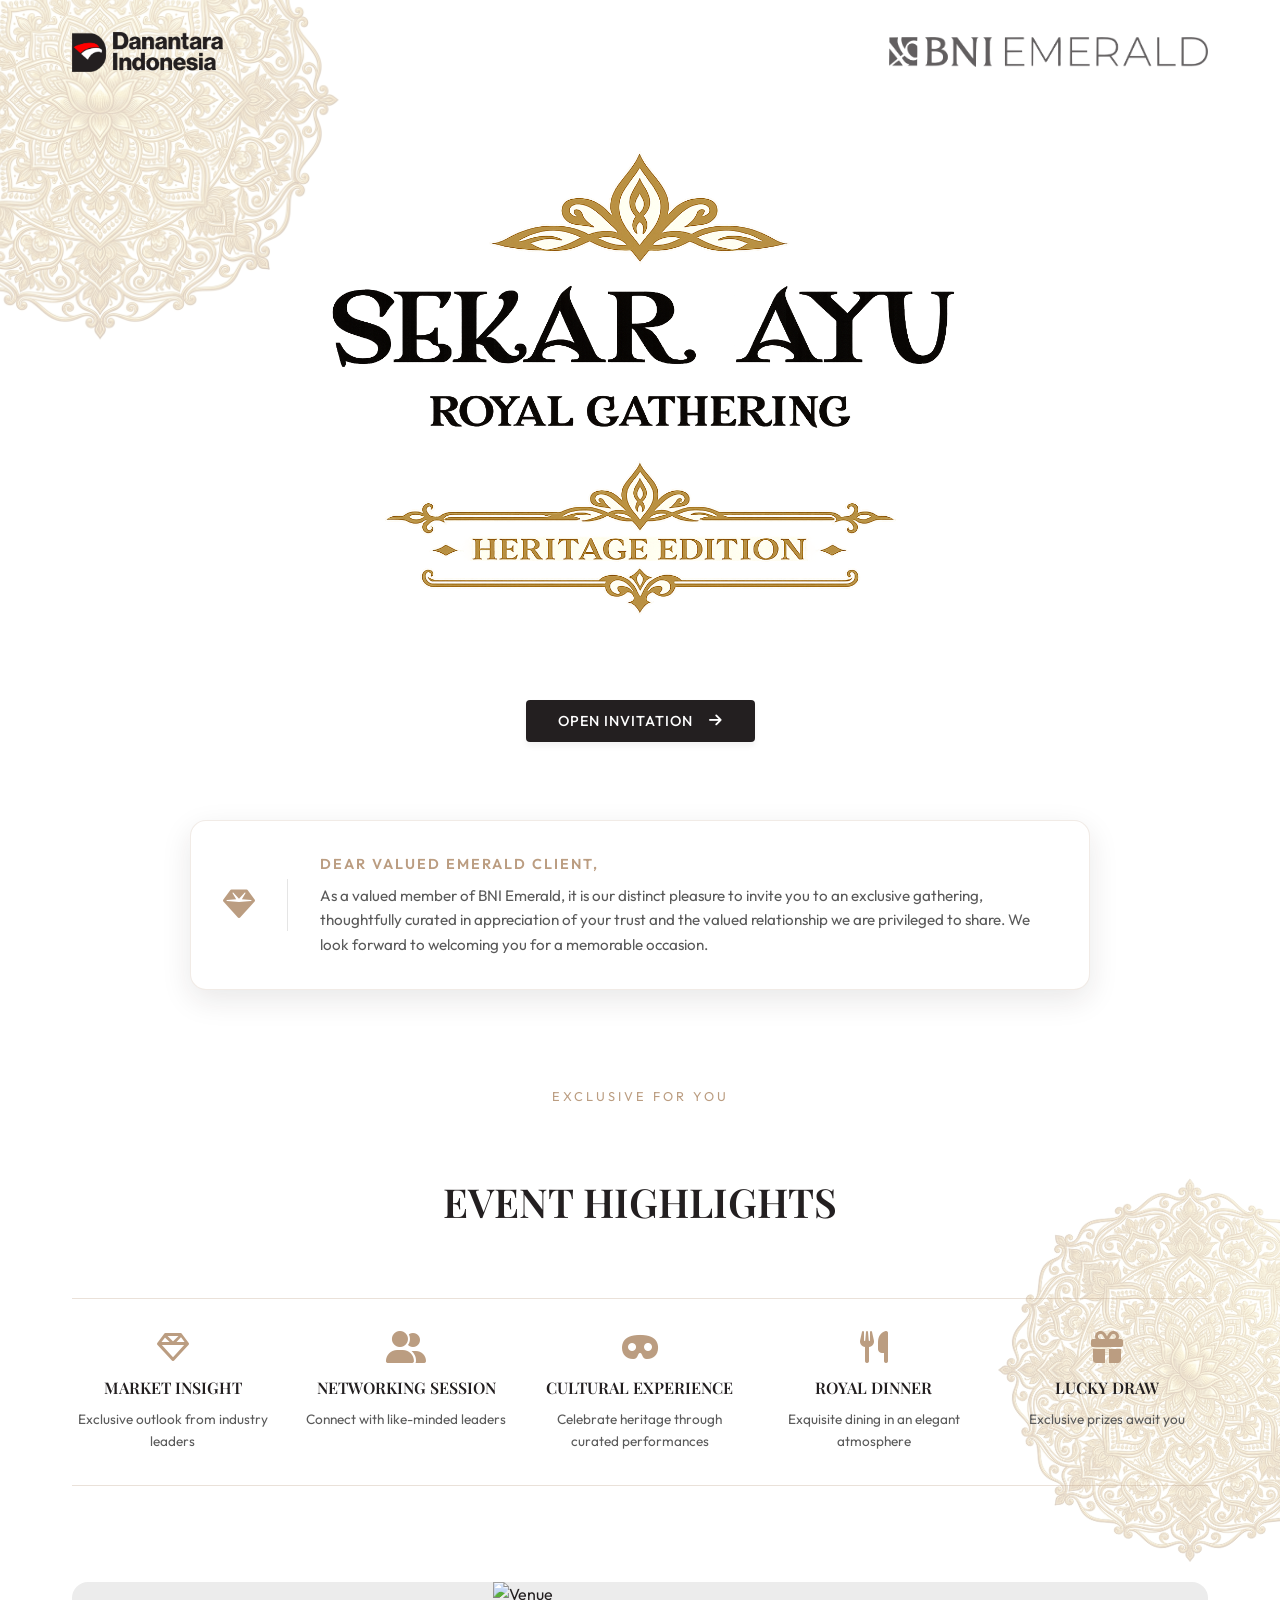
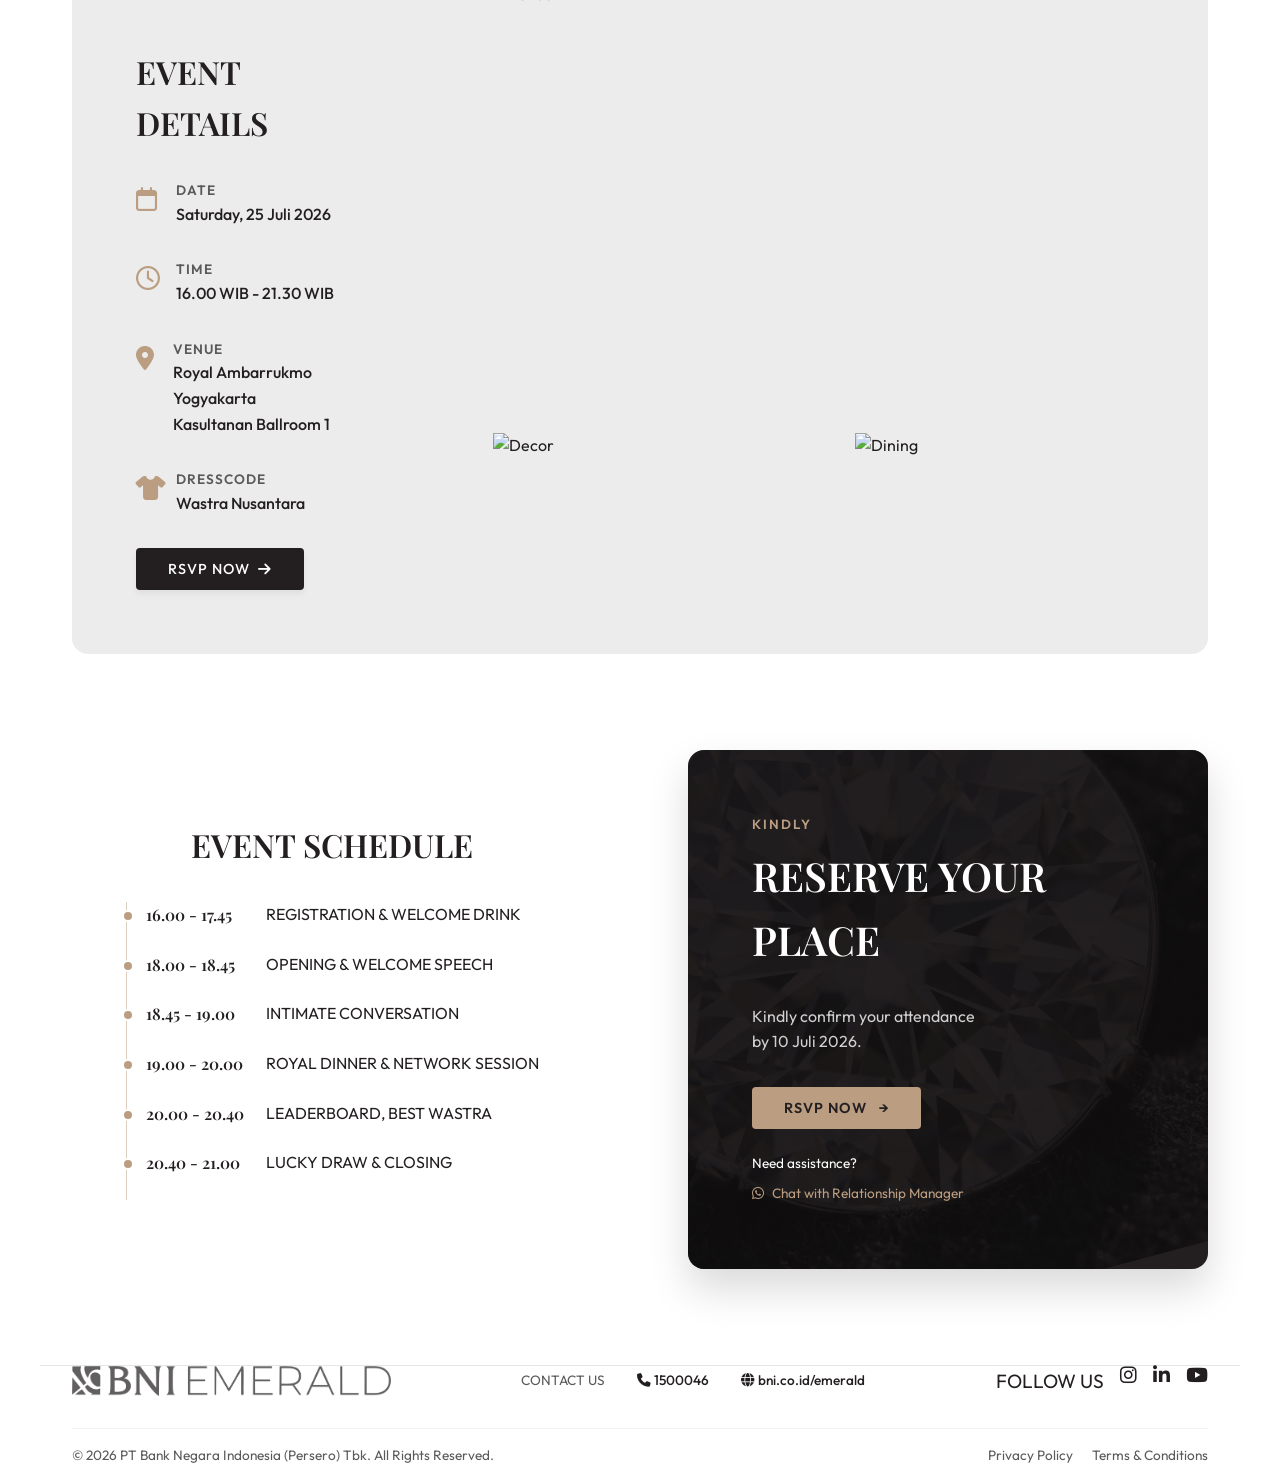
==== index.html @ 53ad8864 "Use transparent hero logo and enlarge mobile logo" ====
<!DOCTYPE html>
<html lang="en">
<head>
  <meta charset="UTF-8">
  <meta name="viewport" content="width=device-width, initial-scale=1.0">
  <title>Sekar Ayu Royal Gathering - Heritage Edition</title>
  <link rel="stylesheet" href="style.css">
  <link rel="stylesheet" href="https://cdnjs.cloudflare.com/ajax/libs/font-awesome/6.4.0/css/all.min.css">
  <script src="https://cdnjs.cloudflare.com/ajax/libs/qrcodejs/1.0.0/qrcode.min.js"></script>
</head>
<body>

  <!-- Header -->
  <header class="header">
    <div class="container">
      <div class="logo-group">
        <img src="Logo danantara.png" alt="Danantara Indonesia" class="logo" style="height: 40px; object-fit: contain;">
      </div>
      <div class="logo-group">
        <img src="Logo BNI Emerald.png" alt="BNI Emerald" class="logo" style="height: 30px; object-fit: contain;">
      </div>
    </div>
  </header>

  <!-- Hero Section -->
  <section class="hero">
    <img src="mandala.png" class="ornament ornament-top-left" alt="Ornament">
    <div class="hero-bg"></div>
    
    <div class="container hero-content">
      <div class="hero-titles">
        <img src="logo landing page 2.png" alt="Sekar Ayu Royal Gathering" class="hero-logo-all">
      </div>
      <button class="btn btn-primary open-rsvp-btn">OPEN INVITATION &nbsp; <i class="fa-solid fa-arrow-right"></i></button>
    </div>
  </section>

  <!-- Invitation Card -->
  <div class="container">
    <div class="invitation-card">
      <div class="invitation-icon">
        <i class="fa-solid fa-gem"></i>
      </div>
      <div class="invitation-text">
        <h3>DEAR VALUED EMERALD CLIENT,</h3>
        <p>As a valued member of BNI Emerald, it is our distinct pleasure to invite you to an exclusive gathering, thoughtfully curated in appreciation of your trust and the valued relationship we are privileged to share. We look forward to welcoming you for a memorable occasion.</p>
      </div>
    </div>
  </div>

  <!-- Programs Section -->
  <section class="container">
    <div class="section-title">
      <span>EXCLUSIVE FOR YOU</span>
      <h2 style="display: none;">BNI EMERALD PROGRAMS</h2>
    </div>
    <div class="programs-grid" style="display: none;">
      <div class="program-card">
        <img src="https://images.unsplash.com/photo-1618005182384-a83a8bd57fbe?q=80&w=2564&auto=format&fit=crop" alt="Wealth">
        <div class="program-overlay">
          <i class="fa-solid fa-gem program-icon"></i>
          <h4>EMERALD WEALTH</h4>
          <p>Wealth Management & Investment Solutions</p>
          <span class="link">Learn More &rarr;</span>
        </div>
      </div>
      <div class="program-card">
        <img src="https://images.unsplash.com/photo-1542314831-c6a4d14fa62d?q=80&w=2673&auto=format&fit=crop" alt="Lifestyle">
        <div class="program-overlay">
          <i class="fa-solid fa-crown program-icon"></i>
          <h4>EMERALD LIFESTYLE</h4>
          <p>Privileges & Experiences Beyond Expectations</p>
          <span class="link">Learn More &rarr;</span>
        </div>
      </div>
      <div class="program-card">
        <img src="https://images.unsplash.com/photo-1556740749-887f6717d5e4?q=80&w=2670&auto=format&fit=crop" alt="Protection">
        <div class="program-overlay">
          <i class="fa-solid fa-shield-halved program-icon"></i>
          <h4>EMERALD PROTECTION</h4>
          <p>Comprehensive Protection for You & Your Family</p>
          <span class="link">Learn More &rarr;</span>
        </div>
      </div>
      <div class="program-card">
        <img src="https://images.unsplash.com/photo-1436491865332-7a61a109cc05?q=80&w=2674&auto=format&fit=crop" alt="Global">
        <div class="program-overlay">
          <i class="fa-solid fa-globe program-icon"></i>
          <h4>EMERALD GLOBAL ACCESS</h4>
          <p>Global Network & Exclusive International Privileges</p>
          <span class="link">Learn More &rarr;</span>
        </div>
      </div>
    </div>
  </section>

  <!-- Event Highlights -->
  <section class="container" style="position: relative;">
    <img src="mandala.png" class="ornament ornament-event-right" alt="Ornament">
    <div class="section-title">
      <h2>EVENT HIGHLIGHTS</h2>
    </div>
    <div class="highlights-container">
      <div class="highlight-item">
        <i class="fa-regular fa-gem"></i>
        <h4>MARKET INSIGHT</h4>
        <p>Exclusive outlook from industry leaders</p>
      </div>
      <div class="highlight-item">
        <i class="fa-solid fa-user-group"></i>
        <h4>NETWORKING SESSION</h4>
        <p>Connect with like-minded leaders</p>
      </div>
      <div class="highlight-item">
        <i class="fa-solid fa-mask"></i>
        <h4>CULTURAL EXPERIENCE</h4>
        <p>Celebrate heritage through curated performances</p>
      </div>
      <div class="highlight-item">
        <i class="fa-solid fa-utensils"></i>
        <h4>ROYAL DINNER</h4>
        <p>Exquisite dining in an elegant atmosphere</p>
      </div>
      <div class="highlight-item">
        <i class="fa-solid fa-gift"></i>
        <h4>LUCKY DRAW</h4>
        <p>Exclusive prizes await you</p>
      </div>
    </div>
  </section>

  <!-- Details & Schedule -->
  <section class="container">
    <div class="details-section">
      <div class="details-content">
        <h3>EVENT DETAILS</h3>
        <div class="detail-row">
          <div class="detail-icon"><i class="fa-regular fa-calendar"></i></div>
          <div class="detail-info">
            <h5>DATE</h5>
            <p>Saturday, 25 Juli 2026</p>
          </div>
        </div>
        <div class="detail-row">
          <div class="detail-icon"><i class="fa-regular fa-clock"></i></div>
          <div class="detail-info">
            <h5>TIME</h5>
            <p>16.00 WIB - 21.30 WIB</p>
          </div>
        </div>
        <div class="detail-row">
          <div class="detail-icon"><i class="fa-solid fa-location-dot"></i></div>
          <div class="detail-info">
            <h5>VENUE</h5>
            <p>Royal Ambarrukmo Yogyakarta<br>Kasultanan Ballroom 1</p>
          </div>
        </div>
        <div class="detail-row">
          <div class="detail-icon"><i class="fa-solid fa-shirt"></i></div>
          <div class="detail-info">
            <h5>DRESSCODE</h5>
            <p>Wastra Nusantara</p>
          </div>
        </div>
        <div style="margin-top: var(--space-md);">
          <button class="btn btn-primary open-rsvp-btn" style="background: var(--c-emerald-dark); display: inline-flex; align-items: center; justify-content: center; gap: 8px;">
            <span>RSVP NOW</span>
            <i class="fa-solid fa-arrow-right"></i>
          </button>
        </div>
      </div>
      <div class="gallery-grid">
        <img src="https://images.unsplash.com/photo-1519167758481-83f550bb49b3?q=80&w=2698&auto=format&fit=crop" class="gallery-main" alt="Venue">
        <img src="https://images.unsplash.com/photo-1544148103-0773bf10d330?q=80&w=2670&auto=format&fit=crop" alt="Decor">
        <img src="https://images.unsplash.com/photo-1414235077428-338989a2e8c0?q=80&w=2670&auto=format&fit=crop" alt="Dining">
      </div>
    </div>
  </section>
  <!-- Schedule & Reserve Section -->
  <section class="container schedule-reserve-wrapper">
    <!-- Left: Schedule -->
    <div class="schedule-column">
      <div class="section-title" style="margin-bottom: 32px;">
        <h2 style="font-size: 2rem;">EVENT SCHEDULE</h2>
      </div>
      <div style="display: flex; justify-content: center;">
        <div class="schedule-list">
          <div class="schedule-item">
            <div class="time">16.00 - 17.45</div>
            <div class="event">REGISTRATION & WELCOME DRINK</div>
          </div>
          <div class="schedule-item">
            <div class="time">18.00 - 18.45</div>
            <div class="event">OPENING & WELCOME SPEECH</div>
          </div>
          <div class="schedule-item">
            <div class="time">18.45 - 19.00</div>
            <div class="event">INTIMATE CONVERSATION</div>
          </div>
          <div class="schedule-item">
            <div class="time">19.00 - 20.00</div>
            <div class="event">ROYAL DINNER & NETWORK SESSION</div>
          </div>
          <div class="schedule-item">
            <div class="time">20.00 - 20.40</div>
            <div class="event">LEADERBOARD, BEST WASTRA</div>
          </div>
          <div class="schedule-item">
            <div class="time">20.40 - 21.00</div>
            <div class="event">LUCKY DRAW & CLOSING</div>
          </div>
        </div>
      </div>
    </div>

    <!-- Right: Reserve -->
    <div class="reserve-column">
      <div class="reserve-section" style="margin-bottom: 0; height: 100%;">
        <div class="reserve-content">
          <h5>KINDLY</h5>
          <h2>RESERVE YOUR PLACE</h2>
          <p>Kindly confirm your attendance<br>by 10 Juli 2026.</p>
          <button class="btn btn-gold open-rsvp-btn" style="margin-bottom: 24px;">RSVP NOW &nbsp; &rarr;</button>
          <div style="font-size: 0.85rem;">
            Need assistance?<br>
            <a href="#" style="color: var(--c-gold); display: inline-flex; align-items: center; gap: 8px; margin-top: 8px;">
              <i class="fa-brands fa-whatsapp"></i> Chat with Relationship Manager
            </a>
          </div>
        </div>
        <img src="diamond.png" class="gem-bg" alt="Diamond Texture" style="mix-blend-mode: multiply;">
      </div>
    </div>
  </section>

  <!-- Footer -->
  <footer class="container">
    <div class="footer-top">
      <div class="logo-group">
        <img src="Logo BNI Emerald.png" alt="BNI Emerald" class="logo" style="height: 30px; object-fit: contain;">
      </div>
      <div class="contact-info">
        <span>CONTACT US</span>
        <span style="color: var(--c-emerald-dark); font-weight: 500;"><i class="fa-solid fa-phone"></i> 1500046</span>
        <a href="#" style="color: var(--c-emerald-dark); font-weight: 500;"><i class="fa-solid fa-globe"></i> bni.co.id/emerald</a>
      </div>
      <div style="display: flex; gap: 16px; font-size: 1.2rem; color: var(--c-emerald-dark);">
        FOLLOW US 
        <i class="fa-brands fa-instagram"></i>
        <i class="fa-brands fa-linkedin-in"></i>
        <i class="fa-brands fa-youtube"></i>
      </div>
    </div>
    <div class="footer-bottom">
      <p>&copy; 2026 PT Bank Negara Indonesia (Persero) Tbk. All Rights Reserved.</p>
      <div>
        <a href="#" style="margin-right: 16px;">Privacy Policy</a>
        <a href="#">Terms & Conditions</a>
      </div>
    </div>
  </footer>

  <!-- RSVP Modal & Ticket Flow -->
  <div class="modal-overlay" id="rsvp-modal">
    <div class="modal-container">
      <button class="close-btn" id="close-modal">&times;</button>
      
      <!-- Form View -->
      <div id="form-view">
        <div class="form-header">
          <h3>RSVP FORM</h3>
          <p>Please fill in your details to secure your invitation</p>
        </div>
        <form class="rsvp-form" id="rsvp-form">
          <div class="form-group">
            <label for="fullName">Full Name</label>
            <input type="text" id="fullName" name="fullName" class="form-control" required placeholder="e.g. John Doe">
          </div>
          <div class="form-group">
            <label for="email">Email Address</label>
            <input type="email" id="email" name="email" class="form-control" required placeholder="e.g. john@example.com">
          </div>
          <div class="form-group">
            <label for="phone">Phone Number</label>
            <input type="tel" id="phone" name="phone" class="form-control" required placeholder="e.g. 08123456789">
          </div>
          <div class="form-group">
            <label for="company">Company / Organization</label>
            <input type="text" id="company" name="company" class="form-control" placeholder="Optional">
          </div>
          <button type="submit" class="btn btn-gold form-submit" id="submit-btn">CONFIRM ATTENDANCE</button>
        </form>
      </div>

      <!-- Ticket View (Success) -->
      <div id="ticket-view" class="ticket-view">
        <i class="fa-solid fa-circle-check" style="font-size: 3rem; color: var(--c-gold); margin-bottom: 16px;"></i>
        <h3>Registration Successful!</h3>
        <p class="ticket-desc">Thank you for confirming your attendance, <strong id="guest-name-display">Guest</strong>.</p>
        <p class="ticket-desc">Please present this QR Code at the registration desk.</p>
        
        <div class="qr-container" id="qrcode"></div>
        
        <p style="font-size: 0.9rem; font-weight: 500; color: var(--c-emerald-dark); letter-spacing: 2px;" id="ticket-id"></p>
        
        <div class="ticket-footer">
          <p>Sekar Ayu Royal Gathering - Heritage Edition</p>
          <p>Saturday, 25 Juli 2026 | Royal Ambarrukmo</p>
        </div>
        <button class="btn btn-primary" id="download-ticket" style="margin-top: 24px; width: 100%;">SAVE TICKET</button>
      </div>

    </div>
  </div>

  <script src="script.js"></script>
</body>
</html>
---- style.css ----
/* 
  Sekar Ayu Royal Gathering - Heritage Edition 
  Premium Design System
*/

@import url('https://fonts.googleapis.com/css2?family=Playfair+Display:ital,wght@0,400;0,500;0,600;0,700;1,400&family=Outfit:wght@300;400;500;600&display=swap');

@font-face {
  font-family: 'Shanlan';
  src: url('SHANLN__.TTF') format('truetype');
  font-weight: normal;
  font-style: normal;
}

@font-face {
  font-family: 'Shanlan Condensed';
  src: url('SHANLNC_.TTF') format('truetype');
  font-weight: normal;
  font-style: normal;
}

:root {
  /* Colors */
  --c-bg: #FFFFFF; /* White */
  --c-bg-alt: #ececec; /* Mercury Grey */
  --c-emerald: #231f20; /* Jet Black */
  --c-emerald-dark: #231f20; /* Jet Black */
  --c-emerald-light: #231f20; /* Jet Black */
  --c-gold: #bb9d81; /* Pale Gold */
  --c-gold-light: #bb9d81; /* Pale Gold */
  --c-text-dark: #231f20; /* Jet Black */
  --c-text-muted: #5A5A5A;
  --c-text-light: #231f20; /* Jet Black */
  --c-white: #ffffff;
  --c-grey: #ececec; /* Mercury Grey */

  /* Typography */
  --font-serif: 'Playfair Display', serif;
  --font-sans: 'Outfit', sans-serif;

  /* Spacing */
  --space-xs: 0.5rem;
  --space-sm: 1rem;
  --space-md: 2rem;
  --space-lg: 4rem;
  --space-xl: 6rem;

  /* Borders & Shadows */
  --radius-sm: 4px;
  --radius-md: 8px;
  --radius-lg: 16px;
  --shadow-sm: 0 4px 6px rgba(0, 0, 0, 0.05);
  --shadow-md: 0 10px 30px rgba(35, 31, 32, 0.1);
  --shadow-lg: 0 20px 40px rgba(0, 0, 0, 0.15);
}

* {
  margin: 0;
  padding: 0;
  box-sizing: border-box;
}

html, body {
  overflow-x: hidden;
  width: 100%;
  max-width: 100%;
}

body {
  font-family: var(--font-sans);
  background-color: var(--c-bg);
  color: var(--c-text-dark);
  line-height: 1.6;
  -webkit-font-smoothing: antialiased;
}

h1, h2, h3, h4, h5, h6 {
  font-family: var(--font-serif);
  font-weight: 600;
  color: var(--c-emerald);
}

a {
  text-decoration: none;
  color: inherit;
}

ul {
  list-style: none;
}

/* Utilities */
.container {
  width: 100%;
  max-width: 1200px;
  margin: 0 auto;
  padding: 0 var(--space-md);
}

.text-center { text-align: center; }
.text-gold { color: var(--c-gold); }
.text-emerald { color: var(--c-emerald); }

.flex { display: flex; }
.flex-col { flex-direction: column; }
.items-center { align-items: center; }
.justify-center { justify-content: center; }
.justify-between { justify-content: space-between; }
.gap-sm { gap: var(--space-sm); }
.gap-md { gap: var(--space-md); }
.gap-lg { gap: var(--space-lg); }

/* Buttons */
.btn {
  display: inline-flex;
  align-items: center;
  justify-content: center;
  padding: 12px 32px;
  font-family: var(--font-sans);
  font-size: 0.9rem;
  font-weight: 500;
  letter-spacing: 1px;
  text-transform: uppercase;
  border: none;
  border-radius: var(--radius-sm);
  cursor: pointer;
  transition: all 0.3s ease;
  gap: 8px;
}

.btn-primary {
  background-color: var(--c-emerald);
  color: var(--c-white);
  box-shadow: var(--shadow-sm);
}

.btn-primary:hover {
  background-color: var(--c-emerald-light);
  transform: translateY(-2px);
  box-shadow: var(--shadow-md);
}

.btn-gold {
  background: linear-gradient(135deg, var(--c-gold-light), var(--c-gold));
  color: var(--c-emerald-dark);
  font-weight: 600;
}

.btn-gold:hover {
  transform: translateY(-2px);
  box-shadow: 0 10px 20px rgba(187, 157, 129, 0.3);
}

/* --- Sections --- */

/* Header / Nav */
.header {
  position: absolute;
  top: 0;
  left: 0;
  width: 100%;
  padding: var(--space-md) 0;
  z-index: 10;
}

.header .container {
  display: flex;
  justify-content: space-between;
  align-items: center;
}

.logo-group {
  display: flex;
  align-items: center;
  gap: 24px;
}

.logo {
  height: 40px;
  object-fit: contain;
}

/* Hero Section */
.hero {
  position: relative;
  min-height: 100vh;
  display: flex;
  align-items: center;
  justify-content: center;
  text-align: center;
  padding-top: var(--space-xl);
  padding-bottom: 120px;
}

.hero-bg {
  position: absolute;
  top: 0;
  left: 0;
  width: 100%;
  height: 100%;
  background: url('background.png') no-repeat center bottom;
  background-size: cover;
  opacity: 0.8;
  mix-blend-mode: multiply;
  z-index: -2;
}

.ornament {
  position: absolute;
  pointer-events: none;
  mix-blend-mode: multiply;
  opacity: 0.25;
  z-index: -1;
}

.ornament-top-left {
  top: -150px;
  left: -150px;
  width: 50vw;
  max-width: 500px;
  animation: rotateSlowly 120s linear infinite;
}

.ornament-event-right {
  top: 0px;
  right: -150px;
  width: 40vw;
  max-width: 400px;
  transform: rotate(45deg);
}

@keyframes rotateSlowly {
  from { transform: rotate(0deg); }
  to { transform: rotate(360deg); }
}

.hero-content {
  position: relative;
  z-index: 2;
  display: flex;
  flex-direction: column;
  align-items: center;
}

.hero-titles {
  display: flex;
  flex-direction: column;
  align-items: center;
  gap: 8px;
  margin-bottom: 32px;
}

.hero-logo-all {
  width: 90vw;
  max-width: 800px;
  height: auto;
  max-height: 65vh;
  object-fit: contain;
}

.hero-subtitle {
  font-family: var(--font-sans);
  font-size: 1rem;
  letter-spacing: 4px;
  text-transform: uppercase;
  color: var(--c-gold);
  margin-bottom: var(--space-md);
  position: relative;
  display: inline-block;
}

.hero-subtitle::before,
.hero-subtitle::after {
  content: '';
  position: absolute;
  top: 50%;
  width: 40px;
  height: 1px;
  background-color: var(--c-gold);
}

.hero-subtitle::before { right: 100%; margin-right: 15px; }
.hero-subtitle::after { left: 100%; margin-left: 15px; }

.hero-desc {
  font-size: 1.1rem;
  color: var(--c-text-muted);
  max-width: 600px;
  margin: 0 auto var(--space-md);
}

/* Invitation Card */
.invitation-card {
  background: var(--c-white);
  padding: var(--space-md);
  border-radius: var(--radius-lg);
  box-shadow: var(--shadow-md);
  max-width: 900px;
  margin: -80px auto var(--space-xl);
  position: relative;
  z-index: 5;
  display: flex;
  align-items: center;
  border: 1px solid rgba(187, 157, 129, 0.2);
}

.invitation-icon {
  font-size: 2rem;
  color: var(--c-gold);
  margin-right: var(--space-md);
  padding-right: var(--space-md);
  border-right: 1px solid rgba(0,0,0,0.1);
}

.invitation-text h3 {
  font-family: var(--font-sans);
  font-size: 0.9rem;
  letter-spacing: 2px;
  text-transform: uppercase;
  color: var(--c-gold);
  margin-bottom: 8px;
}

.invitation-text p {
  color: var(--c-text-muted);
  font-size: 0.95rem;
}

/* Programs Section */
.section-title {
  text-align: center;
  margin-bottom: var(--space-lg);
}

.section-title h2 {
  font-size: 2.5rem;
  color: var(--c-emerald-dark);
}

.section-title span {
  display: block;
  font-family: var(--font-sans);
  font-size: 0.8rem;
  text-transform: uppercase;
  letter-spacing: 3px;
  color: var(--c-gold);
  margin-bottom: 8px;
}

.programs-grid {
  display: grid;
  grid-template-columns: repeat(auto-fit, minmax(250px, 1fr));
  gap: var(--space-md);
  margin-bottom: var(--space-xl);
}

.program-card {
  position: relative;
  border-radius: var(--radius-md);
  overflow: hidden;
  aspect-ratio: 4/5;
  cursor: pointer;
}

.program-card img {
  width: 100%;
  height: 100%;
  object-fit: cover;
  transition: transform 0.7s ease;
}

.program-card:hover img {
  transform: scale(1.05);
}

.program-overlay {
  position: absolute;
  inset: 0;
  background: linear-gradient(to bottom, rgba(35, 31, 32, 0.2), rgba(35, 31, 32, 0.9));
  display: flex;
  flex-direction: column;
  justify-content: flex-end;
  padding: var(--space-md);
  color: var(--c-white);
  text-align: center;
}

.program-icon {
  color: var(--c-gold);
  font-size: 1.5rem;
  margin-bottom: 12px;
}

.program-overlay h4 {
  color: var(--c-white);
  font-family: var(--font-sans);
  font-size: 1rem;
  letter-spacing: 1px;
  margin-bottom: 8px;
}

.program-overlay p {
  font-size: 0.85rem;
  color: rgba(255,255,255,0.8);
  margin-bottom: 16px;
}

.program-overlay .link {
  font-size: 0.8rem;
  color: var(--c-gold);
  text-transform: uppercase;
  letter-spacing: 1px;
}

/* Highlights Section */
.highlights-container {
  display: flex;
  justify-content: space-between;
  text-align: center;
  border-top: 1px solid rgba(187, 157, 129, 0.3);
  border-bottom: 1px solid rgba(187, 157, 129, 0.3);
  padding: var(--space-md) 0;
  margin-bottom: var(--space-xl);
  flex-wrap: wrap;
  gap: var(--space-md);
}

.highlight-item {
  flex: 1;
  min-width: 150px;
}

.highlight-item i {
  font-size: 2rem;
  color: var(--c-gold);
  margin-bottom: 12px;
}

.highlight-item h4 {
  font-size: 1rem;
  color: var(--c-emerald-dark);
  margin-bottom: 8px;
}

.highlight-item p {
  font-size: 0.85rem;
  color: var(--c-text-muted);
}

/* Details Section */
.details-section {
  display: grid;
  grid-template-columns: 1fr 2fr;
  gap: var(--space-lg);
  margin-bottom: var(--space-xl);
  background: var(--c-bg-alt);
  border-radius: var(--radius-lg);
  overflow: hidden;
}

.details-content {
  padding: var(--space-lg);
}

.details-content h3 {
  font-size: 2rem;
  margin-bottom: var(--space-md);
}

.detail-row {
  display: flex;
  margin-bottom: var(--space-md);
}

.detail-icon {
  font-size: 1.5rem;
  color: var(--c-gold);
  margin-right: 16px;
  width: 24px;
}

.detail-info h5 {
  font-family: var(--font-sans);
  font-size: 0.85rem;
  color: var(--c-text-muted);
  text-transform: uppercase;
  letter-spacing: 1px;
}

.detail-info p {
  font-weight: 500;
  color: var(--c-emerald-dark);
}

.gallery-grid {
  display: grid;
  grid-template-columns: repeat(2, 1fr);
  grid-template-rows: 2fr 1fr;
  gap: 8px;
  height: 100%;
}

.gallery-main {
  grid-column: 1 / -1;
}

.gallery-grid img {
  width: 100%;
  height: 100%;
  object-fit: cover;
}

/* Schedule & Reserve Wrapper */
.schedule-reserve-wrapper {
  display: grid;
  grid-template-columns: 1fr 1fr;
  gap: var(--space-xl);
  margin-bottom: var(--space-xl);
  align-items: center;
}

/* Schedule Section */
.schedule-section {
  max-width: 800px;
  margin: 0 auto var(--space-xl);
}

.schedule-list {
  position: relative;
  padding-left: 20px;
}

.schedule-list::before {
  content: '';
  position: absolute;
  left: 0;
  top: 0;
  bottom: 0;
  width: 1px;
  background-color: rgba(187, 157, 129, 0.5);
}

.schedule-item {
  display: flex;
  position: relative;
  margin-bottom: 24px;
}

.schedule-item::before {
  content: '';
  position: absolute;
  left: -24px;
  top: 8px;
  width: 8px;
  height: 8px;
  border-radius: 50%;
  background-color: var(--c-gold);
  border: 2px solid var(--c-bg);
}

.time {
  width: 120px;
  flex-shrink: 0;
  font-weight: 600;
  color: var(--c-emerald);
  font-family: var(--font-serif);
}

.event {
  color: var(--c-text-dark);
}

/* Reserve Section */
.reserve-section {
  background-color: var(--c-emerald-dark);
  border-radius: var(--radius-lg);
  padding: var(--space-lg);
  color: var(--c-white);
  display: flex;
  justify-content: space-between;
  align-items: center;
  position: relative;
  overflow: hidden;
  box-shadow: var(--shadow-lg);
}

.reserve-content {
  position: relative;
  z-index: 2;
  max-width: 500px;
}

.reserve-content h5 {
  font-family: var(--font-sans);
  color: var(--c-gold);
  letter-spacing: 2px;
  margin-bottom: 8px;
}

.reserve-content h2 {
  color: var(--c-white);
  font-size: 2.5rem;
  margin-bottom: var(--space-md);
}

.reserve-content p {
  color: rgba(255,255,255,0.8);
  margin-bottom: var(--space-md);
}

.gem-bg {
  position: absolute;
  right: -50px;
  bottom: -50px;
  height: 150%;
  opacity: 0.6;
  pointer-events: none;
  transform: rotate(-15deg);
}

/* Footer */
footer {
  padding: var(--space-lg) 0 var(--space-md);
  border-top: 1px solid rgba(0,0,0,0.1);
  font-size: 0.85rem;
  color: var(--c-text-muted);
}

.footer-top {
  display: flex;
  justify-content: space-between;
  align-items: center;
  margin-bottom: var(--space-md);
  flex-wrap: wrap;
  gap: var(--space-md);
}

.contact-info {
  display: flex;
  gap: var(--space-md);
}

.footer-bottom {
  display: flex;
  justify-content: space-between;
  align-items: center;
  border-top: 1px solid rgba(0,0,0,0.05);
  padding-top: var(--space-sm);
}

/* --- Modal & Flow --- */
.modal-overlay {
  position: fixed;
  inset: 0;
  background: rgba(35, 31, 32, 0.8);
  backdrop-filter: blur(8px);
  z-index: 100;
  display: flex;
  align-items: center;
  justify-content: center;
  padding: var(--space-md);
  opacity: 0;
  pointer-events: none;
  transition: opacity 0.4s ease;
}

.modal-overlay.active {
  opacity: 1;
  pointer-events: auto;
}

.modal-container {
  background: var(--c-bg);
  border-radius: var(--radius-md);
  width: 100%;
  max-width: 500px;
  max-height: 90vh;
  overflow-y: auto;
  position: relative;
  transform: translateY(20px);
  transition: transform 0.4s cubic-bezier(0.175, 0.885, 0.32, 1.275);
  box-shadow: var(--shadow-lg);
}

.modal-overlay.active .modal-container {
  transform: translateY(0);
}

.close-btn {
  position: absolute;
  top: 16px;
  right: 16px;
  background: none;
  border: none;
  font-size: 1.5rem;
  color: var(--c-text-muted);
  cursor: pointer;
  z-index: 10;
  transition: color 0.3s;
}

.close-btn:hover {
  color: var(--c-emerald);
}

/* Form Styles */
.form-header {
  padding: var(--space-md);
  text-align: center;
  border-bottom: 1px solid rgba(0,0,0,0.05);
  background: var(--c-emerald);
  color: var(--c-white);
  border-radius: var(--radius-md) var(--radius-md) 0 0;
}

.form-header h3 {
  color: var(--c-gold);
  margin-bottom: 4px;
}

.form-header p {
  font-size: 0.9rem;
  color: rgba(255,255,255,0.8);
}

.rsvp-form {
  padding: var(--space-md);
}

.form-group {
  margin-bottom: 20px;
}

.form-group label {
  display: block;
  font-size: 0.85rem;
  font-weight: 500;
  margin-bottom: 8px;
  color: var(--c-emerald-dark);
}

.form-control {
  width: 100%;
  padding: 12px 16px;
  border: 1px solid rgba(0,0,0,0.1);
  border-radius: var(--radius-sm);
  font-family: var(--font-sans);
  font-size: 1rem;
  transition: border-color 0.3s, box-shadow 0.3s;
  background: var(--c-white);
}

.form-control:focus {
  outline: none;
  border-color: var(--c-gold);
  box-shadow: 0 0 0 3px rgba(187, 157, 129, 0.2);
}

.form-submit {
  width: 100%;
  margin-top: 10px;
}

/* Ticket / QR View */
.ticket-view {
  padding: var(--space-lg);
  text-align: center;
  display: none;
}

.ticket-view.active {
  display: block;
  animation: fadeIn 0.5s ease forwards;
}

@keyframes fadeIn {
  from { opacity: 0; transform: scale(0.95); }
  to { opacity: 1; transform: scale(1); }
}

.qr-container {
  background: var(--c-white);
  padding: 24px;
  border-radius: var(--radius-md);
  display: inline-block;
  margin: var(--space-md) 0;
  box-shadow: 0 4px 15px rgba(0,0,0,0.05);
  border: 2px solid var(--c-gold-light);
}

.ticket-view h3 {
  color: var(--c-emerald);
  margin-bottom: 8px;
}

.ticket-desc {
  color: var(--c-text-muted);
  font-size: 0.9rem;
}

.ticket-footer {
  margin-top: var(--space-md);
  padding-top: var(--space-md);
  border-top: 1px dashed rgba(0,0,0,0.1);
  font-size: 0.85rem;
  color: var(--c-text-muted);
}

/* Responsive */
@media (max-width: 992px) {
  .details-section {
    grid-template-columns: 1fr;
  }
  .gallery-grid {
    height: 300px;
  }
  .schedule-reserve-wrapper {
    grid-template-columns: 1fr;
    gap: var(--space-lg);
  }
}

@media (max-width: 768px) {
  .header .container {
    padding: 0 16px;
    display: flex;
    flex-direction: row;
    justify-content: space-between;
    align-items: center;
  }
  .logo-group img.logo {
    max-height: 28px !important;
    max-width: 150px;
    object-fit: contain;
  }
  .hero {
    min-height: 85vh;
  }
  .hero-bg {
    background-size: cover;
    background-position: center bottom;
  }
  .ornament-top-left {
    top: -50px;
    left: -30px;
    width: 60vw;
  }
  .ornament-event-right {
    top: 0px;
    right: -80px;
    width: 70vw;
  }
  .hero-logo-all {
    width: 115vw;
    max-width: none;
  }
  .invitation-card {
    flex-direction: column;
    text-align: center;
  }
  .invitation-icon {
    border-right: none;
    border-bottom: 1px solid rgba(0,0,0,0.1);
    margin-right: 0;
    margin-bottom: 16px;
    padding-right: 0;
    padding-bottom: 16px;
  }
  .reserve-section {
    flex-direction: column;
    text-align: center;
    padding: var(--space-md);
  }
  .gem-bg {
    right: 50%;
    bottom: -100px;
    transform: translateX(50%) rotate(0);
    height: 200px;
    opacity: 0.2;
  }
  .highlights-container {
    flex-direction: column;
  }
  .footer-top {
    flex-direction: column;
    text-align: center;
  }
}
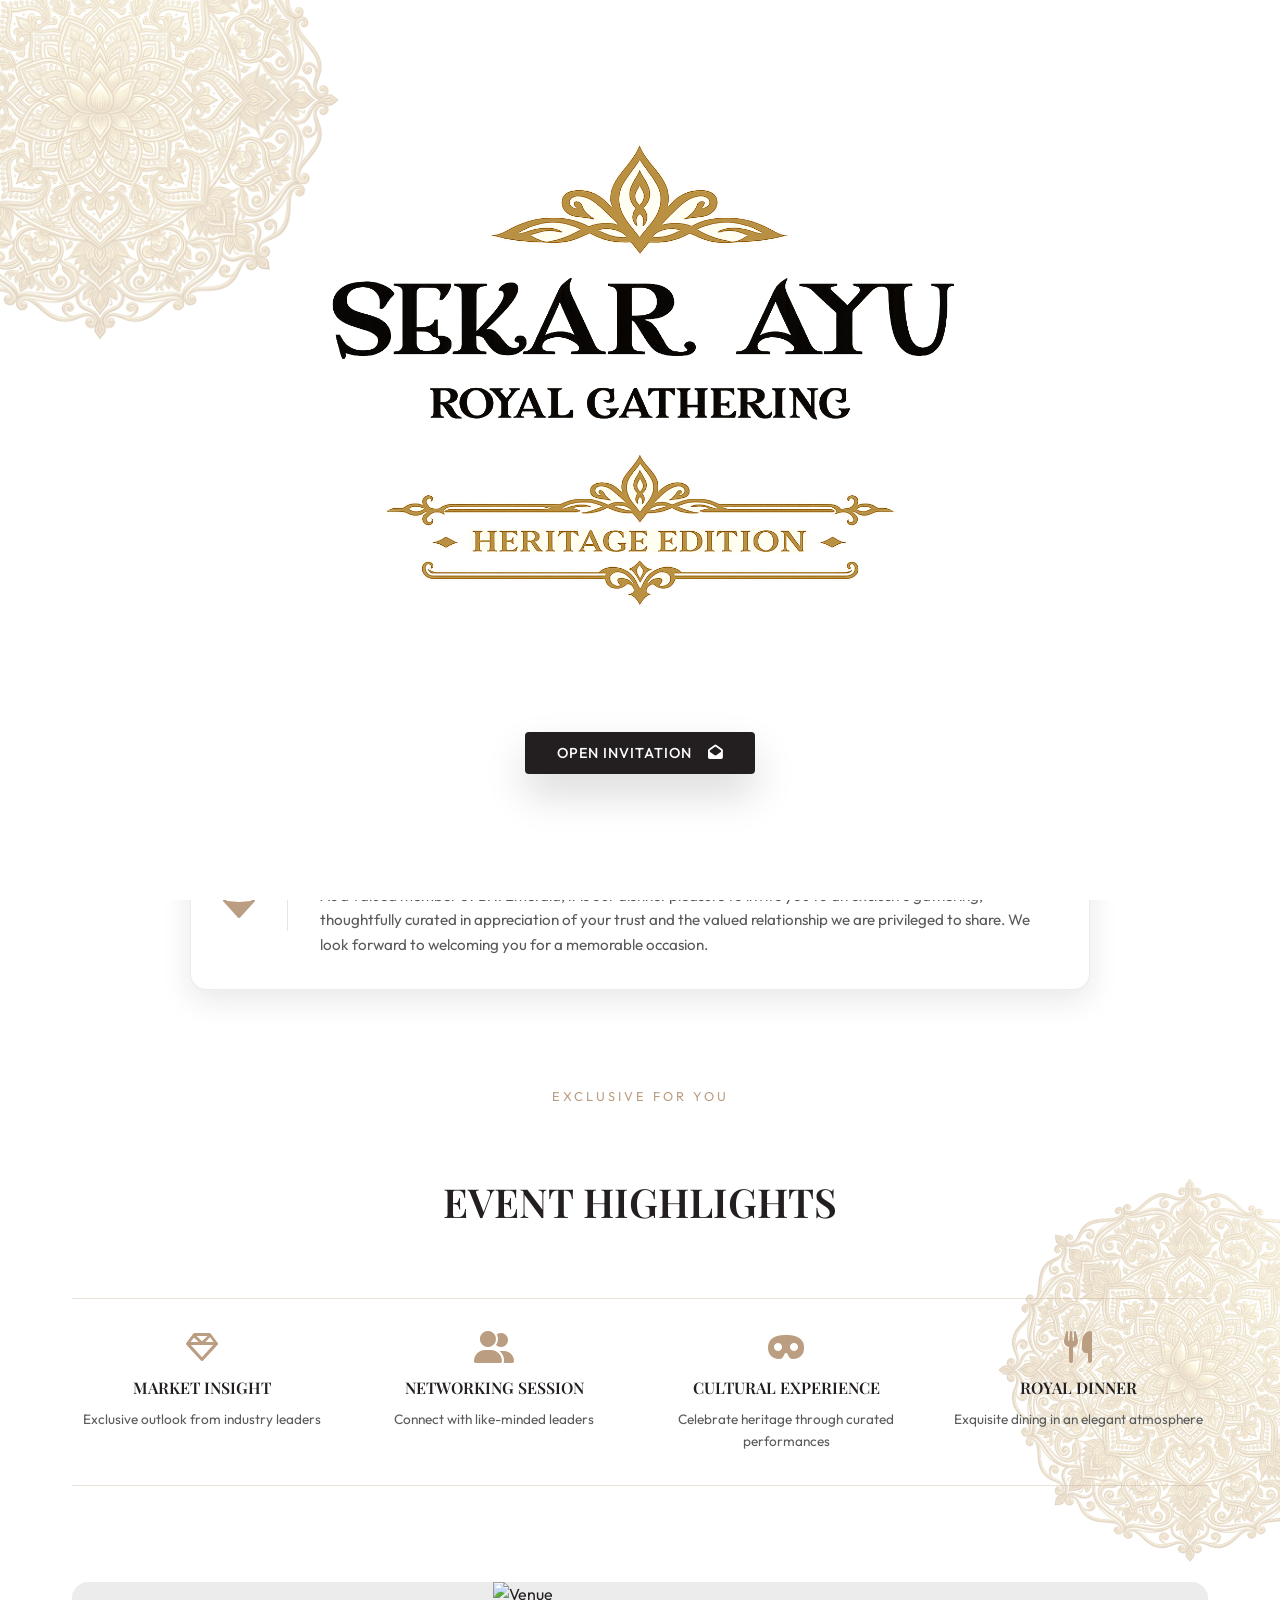
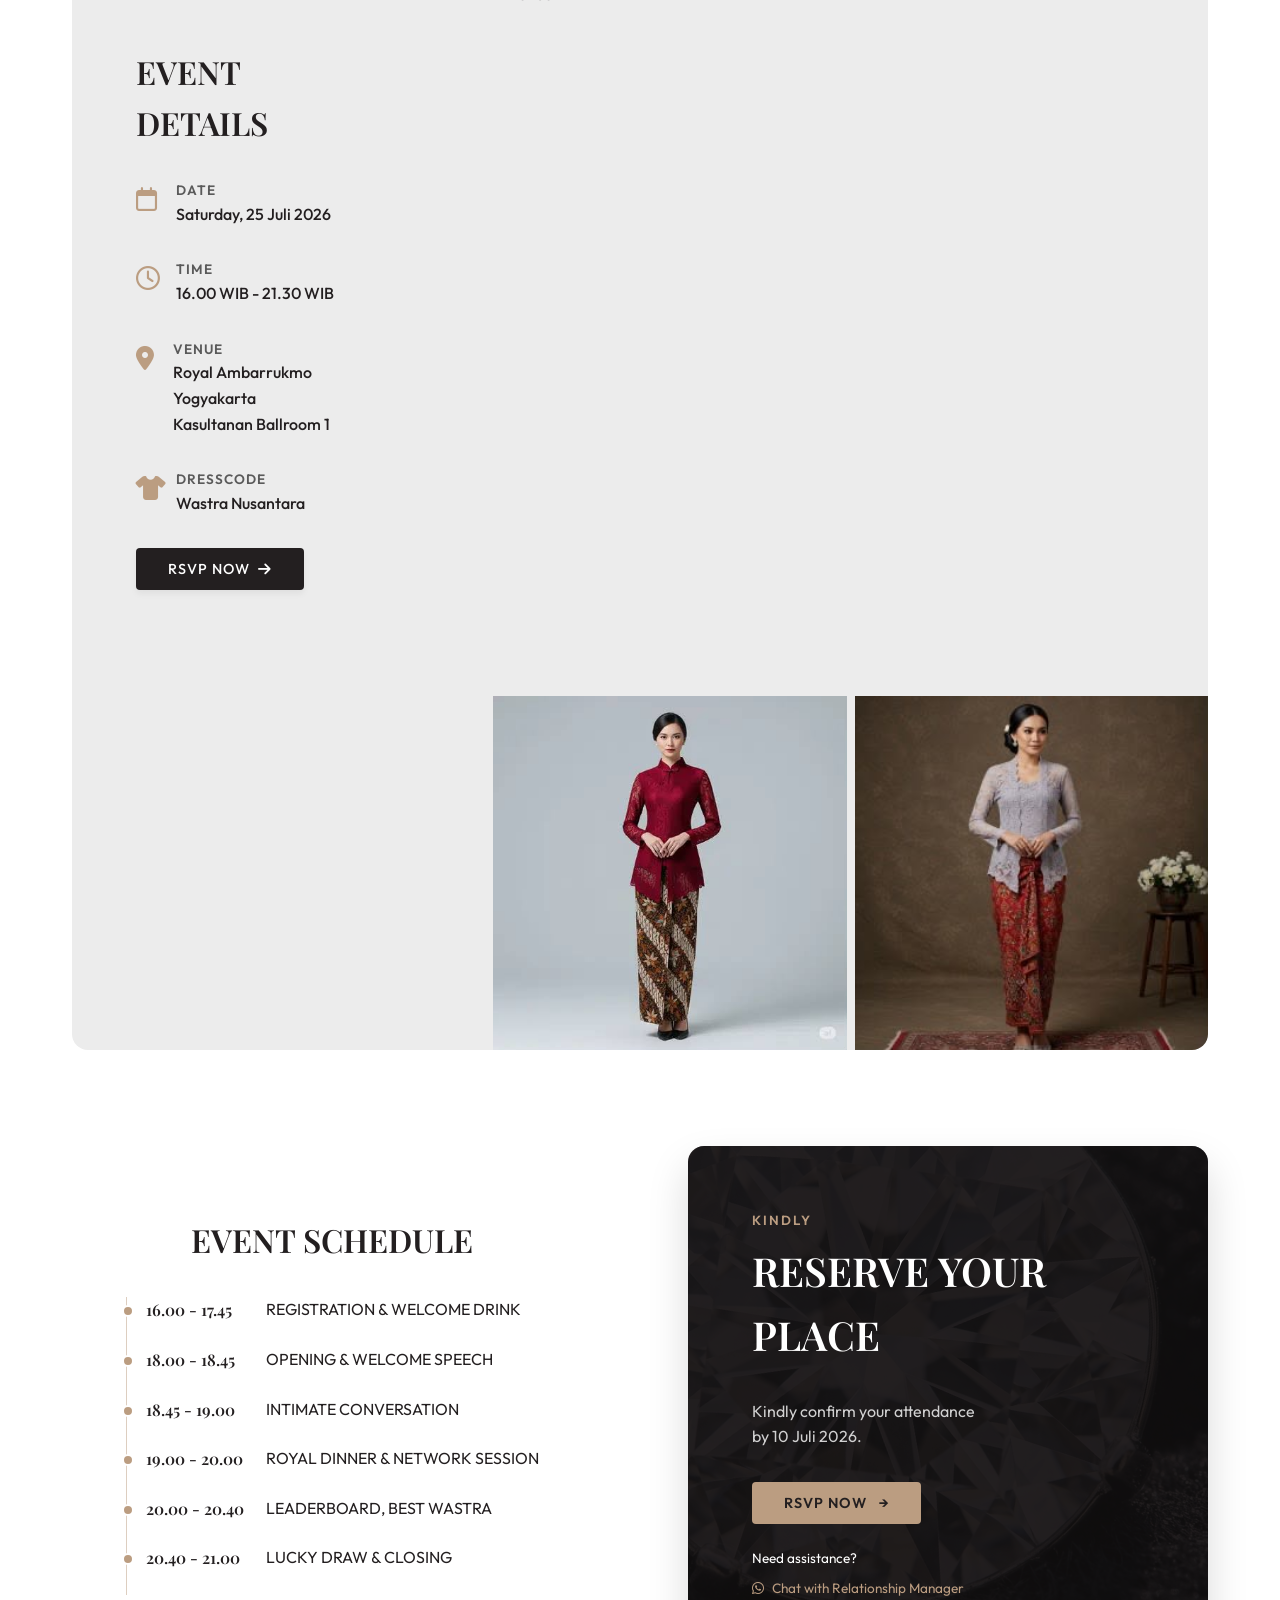
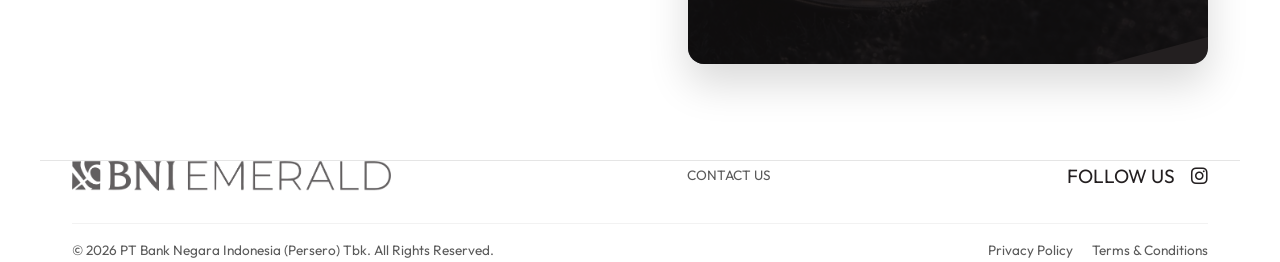
==== commit 6f81763d: "Update footer contact and social links, remove lucky draw from highlights" ====
--- a/index.html
+++ b/index.html
@@ -8,8 +8,23 @@
   <link rel="stylesheet" href="https://cdnjs.cloudflare.com/ajax/libs/font-awesome/6.4.0/css/all.min.css">
   <script src="https://cdnjs.cloudflare.com/ajax/libs/qrcodejs/1.0.0/qrcode.min.js"></script>
 </head>
-<body>
-
+<body class="locked">
+
+  <!-- Invitation Cover Overlay -->
+  <div id="invitation-cover">
+    <img src="mandala.png" class="ornament ornament-top-left" alt="Ornament">
+    <div class="hero-bg"></div>
+    
+    <div class="hero-content-wrapper">
+      <div class="hero-titles">
+        <img src="logo landing page 2.png" alt="Sekar Ayu Royal Gathering" class="hero-logo-all">
+      </div>
+      
+      <button id="open-cover-btn" class="btn btn-primary" style="margin-top: 40px; box-shadow: var(--shadow-lg);">
+        OPEN INVITATION &nbsp; <i class="fa-solid fa-envelope-open"></i>
+      </button>
+    </div>
+  </div>
   <!-- Header -->
   <header class="header">
     <div class="container">
@@ -31,7 +46,6 @@
       <div class="hero-titles">
         <img src="logo landing page 2.png" alt="Sekar Ayu Royal Gathering" class="hero-logo-all">
       </div>
-      <button class="btn btn-primary open-rsvp-btn">OPEN INVITATION &nbsp; <i class="fa-solid fa-arrow-right"></i></button>
     </div>
   </section>
 
@@ -120,11 +134,6 @@
         <i class="fa-solid fa-utensils"></i>
         <h4>ROYAL DINNER</h4>
         <p>Exquisite dining in an elegant atmosphere</p>
-      </div>
-      <div class="highlight-item">
-        <i class="fa-solid fa-gift"></i>
-        <h4>LUCKY DRAW</h4>
-        <p>Exclusive prizes await you</p>
       </div>
     </div>
   </section>
@@ -171,8 +180,8 @@
       </div>
       <div class="gallery-grid">
         <img src="https://images.unsplash.com/photo-1519167758481-83f550bb49b3?q=80&w=2698&auto=format&fit=crop" class="gallery-main" alt="Venue">
-        <img src="https://images.unsplash.com/photo-1544148103-0773bf10d330?q=80&w=2670&auto=format&fit=crop" alt="Decor">
-        <img src="https://images.unsplash.com/photo-1414235077428-338989a2e8c0?q=80&w=2670&auto=format&fit=crop" alt="Dining">
+        <img src="gallery-sub-1.jpeg" alt="Decor">
+        <img src="gallery-sub-2.jpeg" alt="Dining">
       </div>
     </div>
   </section>
@@ -241,14 +250,10 @@
       </div>
       <div class="contact-info">
         <span>CONTACT US</span>
-        <span style="color: var(--c-emerald-dark); font-weight: 500;"><i class="fa-solid fa-phone"></i> 1500046</span>
-        <a href="#" style="color: var(--c-emerald-dark); font-weight: 500;"><i class="fa-solid fa-globe"></i> bni.co.id/emerald</a>
       </div>
       <div style="display: flex; gap: 16px; font-size: 1.2rem; color: var(--c-emerald-dark);">
         FOLLOW US 
-        <i class="fa-brands fa-instagram"></i>
-        <i class="fa-brands fa-linkedin-in"></i>
-        <i class="fa-brands fa-youtube"></i>
+        <a href="https://instagram.com/himovers.w17" target="_blank" style="color: inherit;"><i class="fa-brands fa-instagram"></i></a>
       </div>
     </div>
     <div class="footer-bottom">
@@ -295,7 +300,7 @@
       <!-- Ticket View (Success) -->
       <div id="ticket-view" class="ticket-view">
         <i class="fa-solid fa-circle-check" style="font-size: 3rem; color: var(--c-gold); margin-bottom: 16px;"></i>
-        <h3>Registration Successful!</h3>
+        <h3>Exclusive Registration Successful!</h3>
         <p class="ticket-desc">Thank you for confirming your attendance, <strong id="guest-name-display">Guest</strong>.</p>
         <p class="ticket-desc">Please present this QR Code at the registration desk.</p>
         
--- a/style.css
+++ b/style.css
@@ -180,6 +180,43 @@
   object-fit: contain;
 }
 
+/* --- Cover Page --- */
+body.locked {
+  overflow: hidden;
+}
+
+#invitation-cover {
+  position: fixed;
+  top: 0;
+  left: 0;
+  width: 100vw;
+  height: 100vh;
+  background-color: var(--c-bg);
+  z-index: 9999;
+  display: flex;
+  flex-direction: column;
+  align-items: center;
+  justify-content: center;
+  transition: transform 1.2s cubic-bezier(0.77, 0, 0.175, 1);
+}
+
+#invitation-cover .hero-bg {
+  z-index: 0;
+  opacity: 0.6;
+}
+
+#invitation-cover .ornament-top-left {
+  z-index: 1;
+}
+
+#invitation-cover .hero-content-wrapper {
+  z-index: 2;
+  position: relative;
+  display: flex;
+  flex-direction: column;
+  align-items: center;
+}
+
 /* Hero Section */
 .hero {
   position: relative;
@@ -812,7 +849,7 @@
     grid-template-columns: 1fr;
   }
   .gallery-grid {
-    height: 300px;
+    height: 450px;
   }
   .schedule-reserve-wrapper {
     grid-template-columns: 1fr;
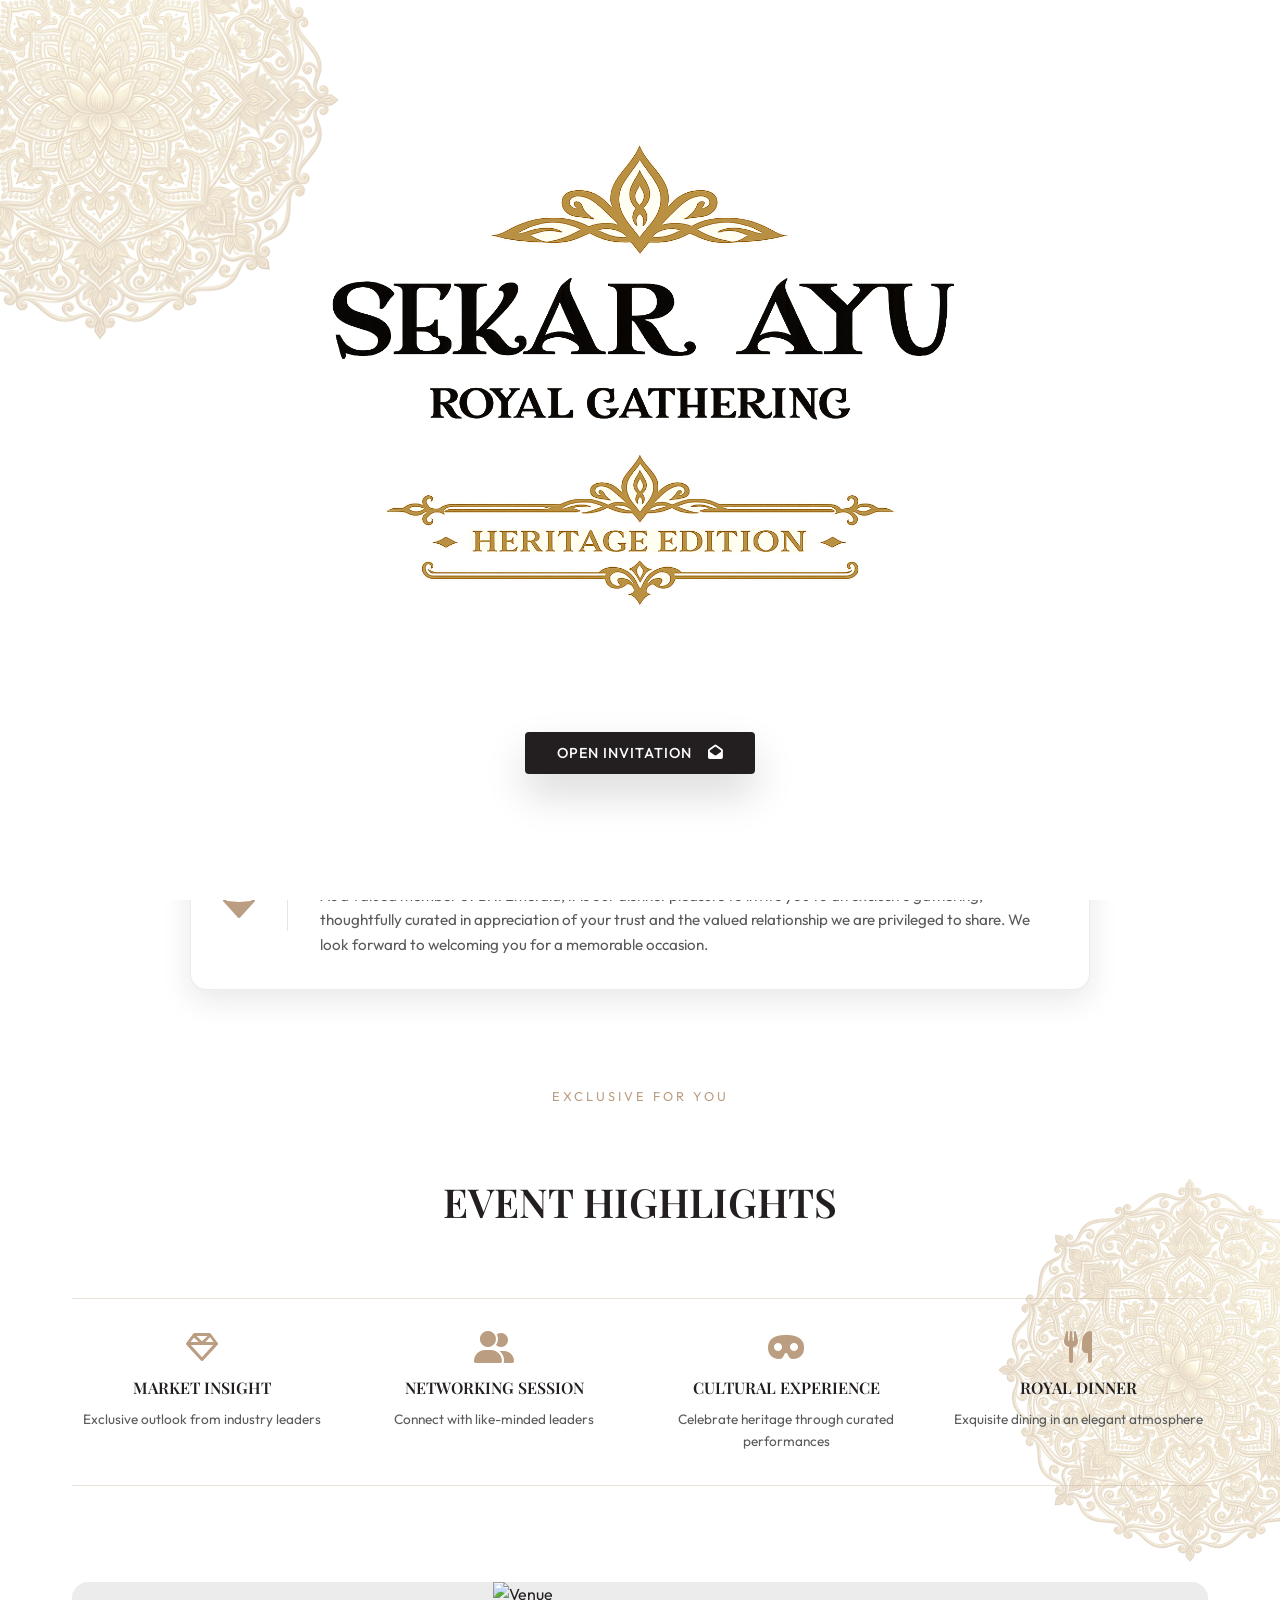
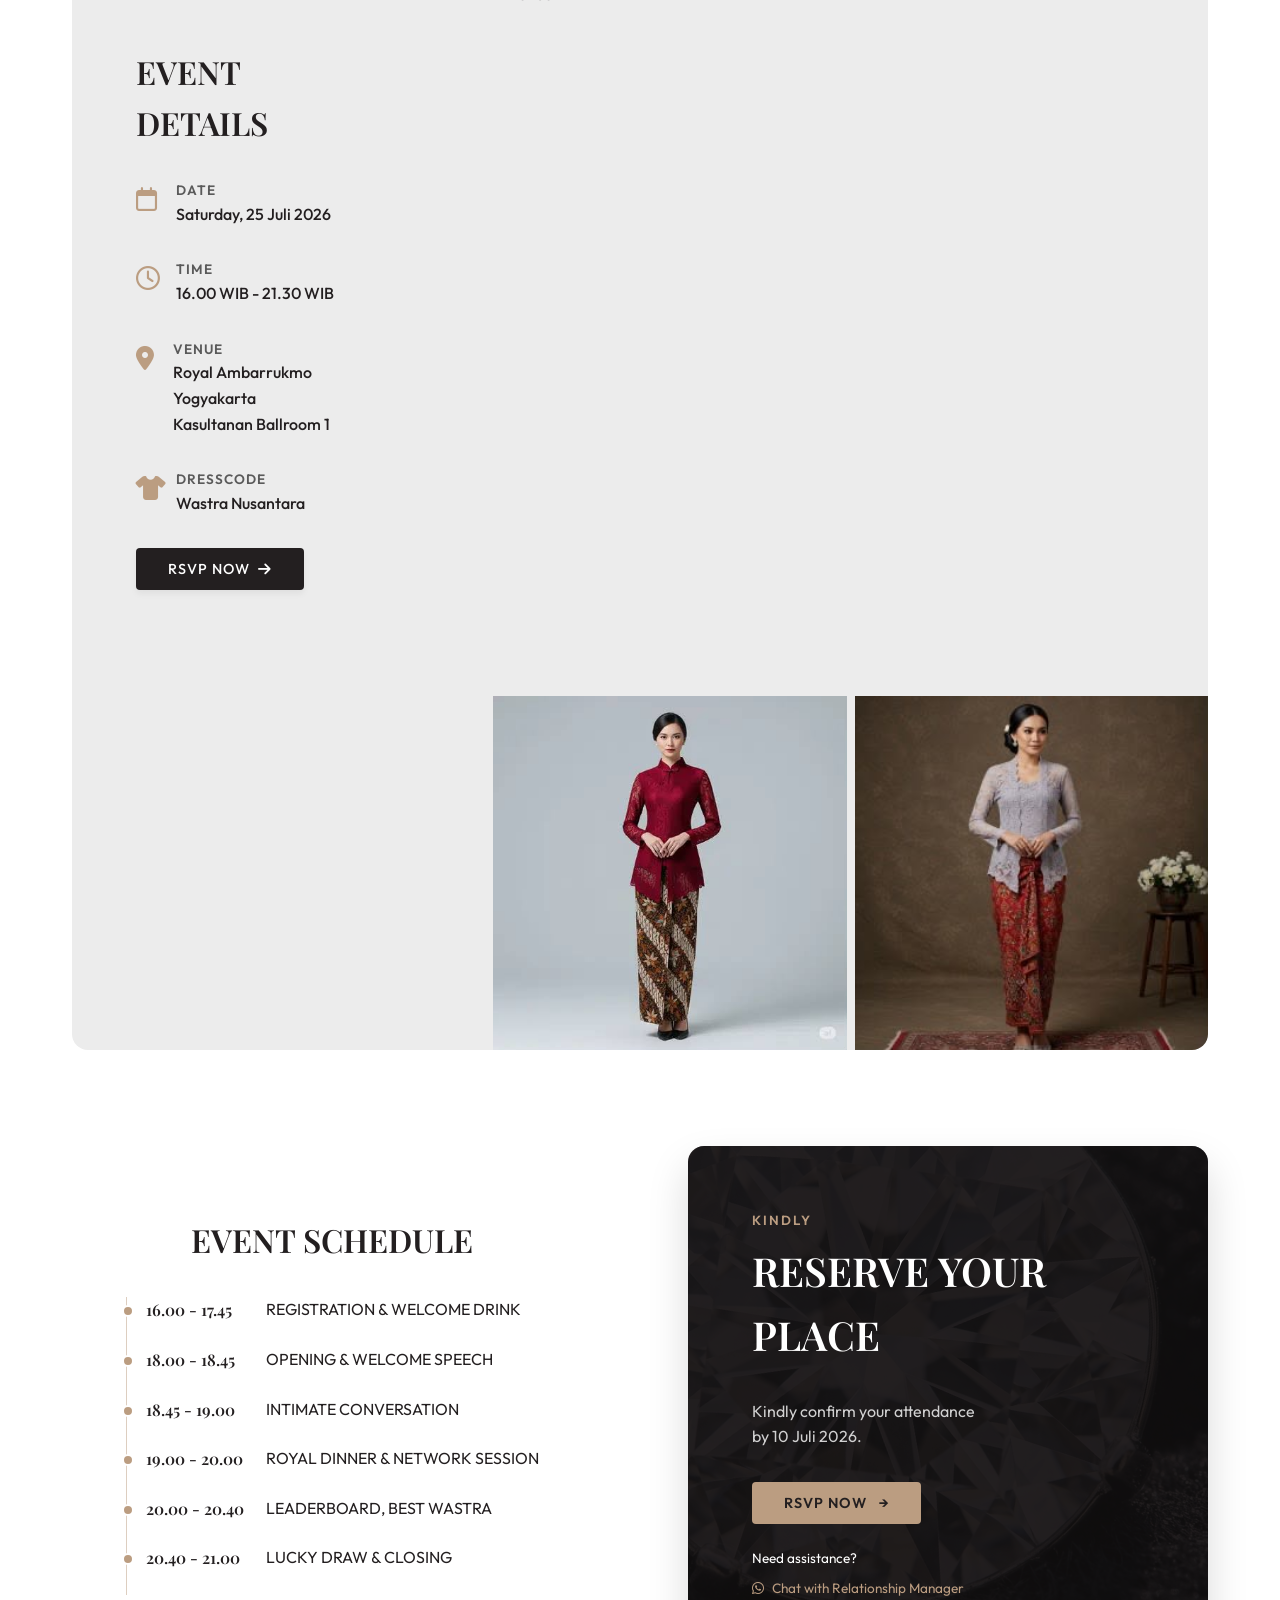
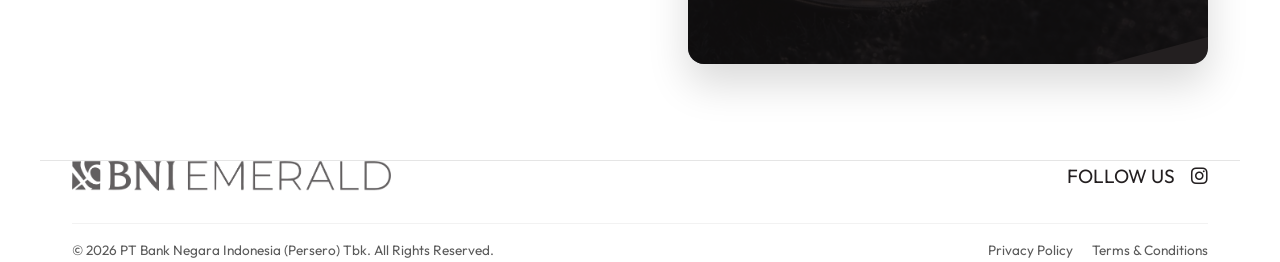
==== commit 1d90ed9f: "Remove Contact Us text block from footer" ====
--- a/index.html
+++ b/index.html
@@ -247,9 +247,6 @@
     <div class="footer-top">
       <div class="logo-group">
         <img src="Logo BNI Emerald.png" alt="BNI Emerald" class="logo" style="height: 30px; object-fit: contain;">
-      </div>
-      <div class="contact-info">
-        <span>CONTACT US</span>
       </div>
       <div style="display: flex; gap: 16px; font-size: 1.2rem; color: var(--c-emerald-dark);">
         FOLLOW US 
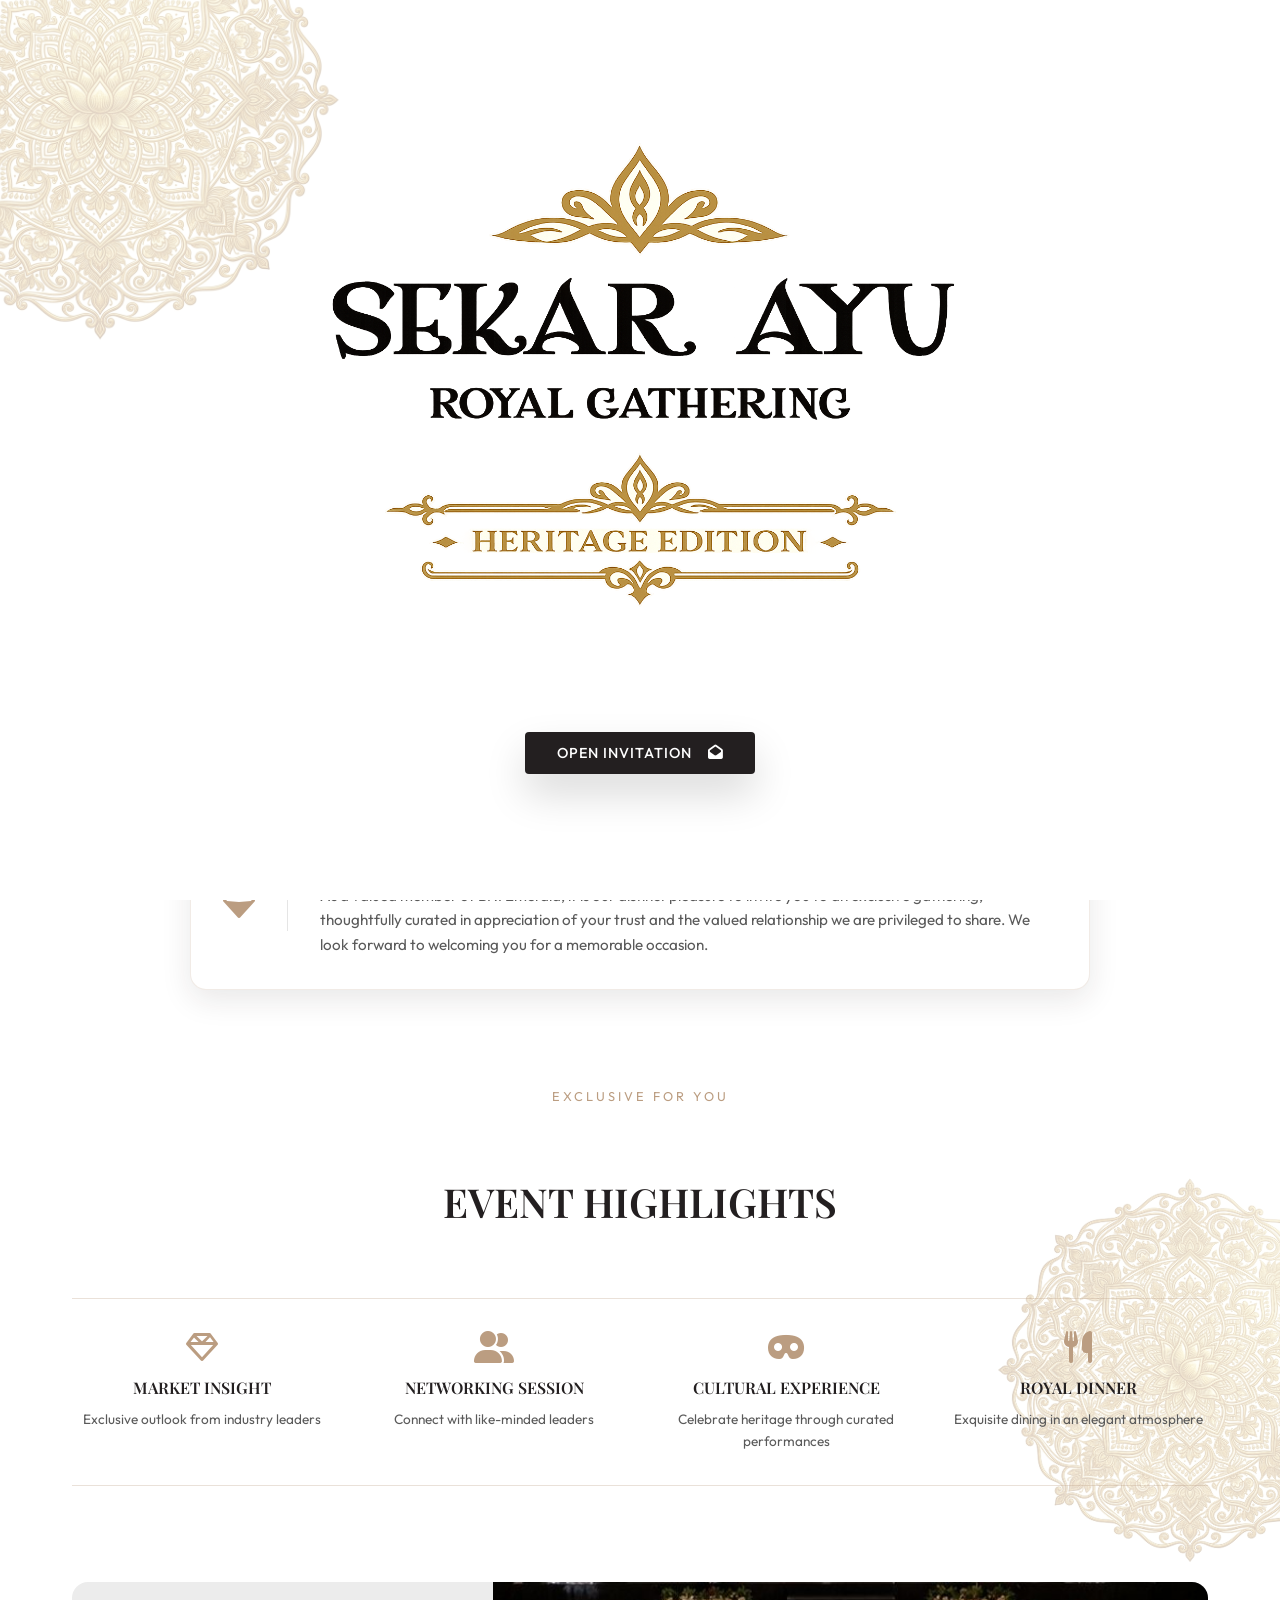
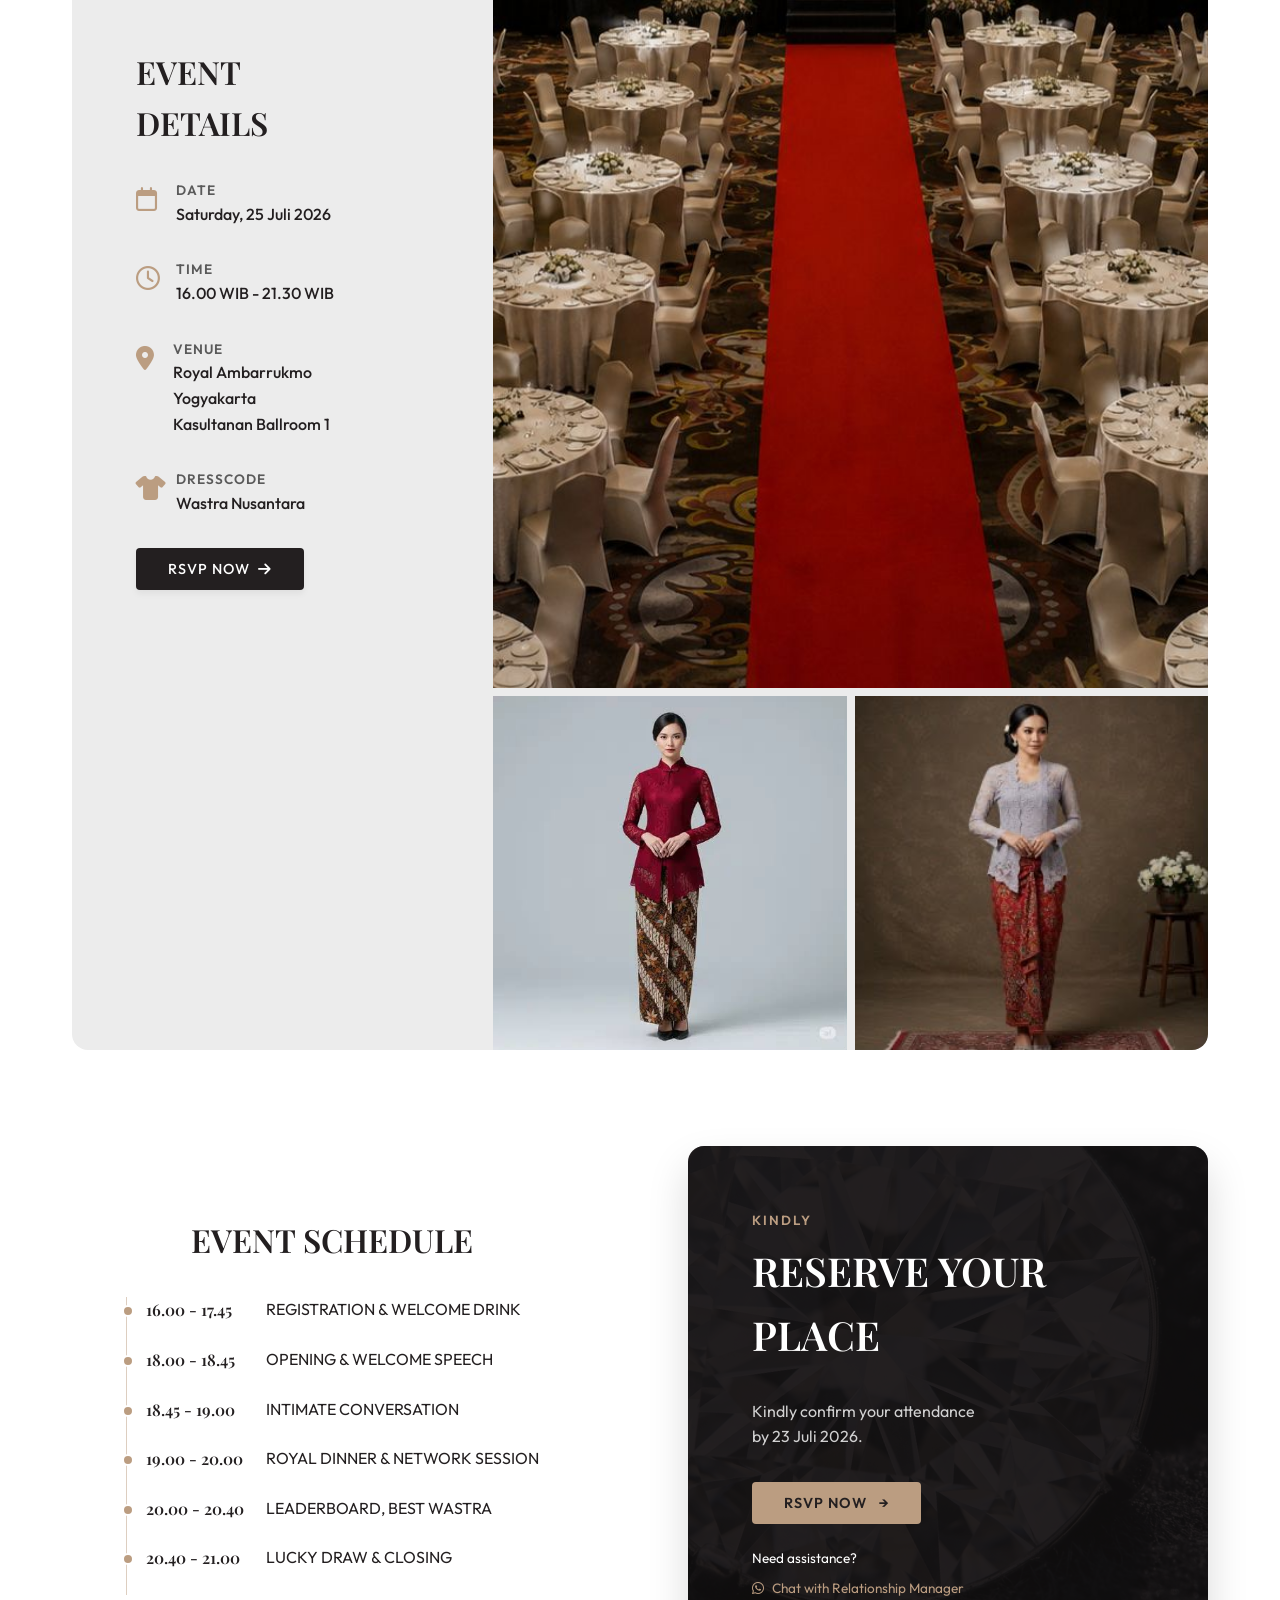
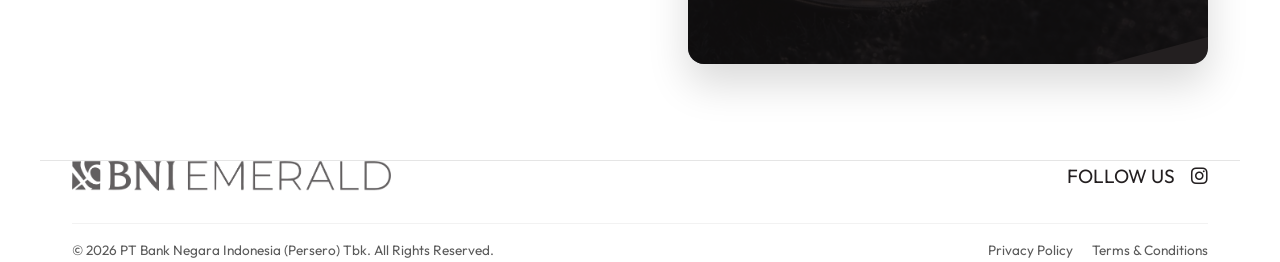
==== commit 21cddc71: "Change RSVP deadline to 23 Juli 2026 and update main gallery image" ====
--- a/index.html
+++ b/index.html
@@ -179,7 +179,7 @@
         </div>
       </div>
       <div class="gallery-grid">
-        <img src="https://images.unsplash.com/photo-1519167758481-83f550bb49b3?q=80&w=2698&auto=format&fit=crop" class="gallery-main" alt="Venue">
+        <img src="b715a914-955f-4bdc-bfbe-8c7d4e5b2a2a.jpeg" class="gallery-main" alt="Venue">
         <img src="gallery-sub-1.jpeg" alt="Decor">
         <img src="gallery-sub-2.jpeg" alt="Dining">
       </div>
@@ -228,7 +228,7 @@
         <div class="reserve-content">
           <h5>KINDLY</h5>
           <h2>RESERVE YOUR PLACE</h2>
-          <p>Kindly confirm your attendance<br>by 10 Juli 2026.</p>
+          <p>Kindly confirm your attendance<br>by 23 Juli 2026.</p>
           <button class="btn btn-gold open-rsvp-btn" style="margin-bottom: 24px;">RSVP NOW &nbsp; &rarr;</button>
           <div style="font-size: 0.85rem;">
             Need assistance?<br>
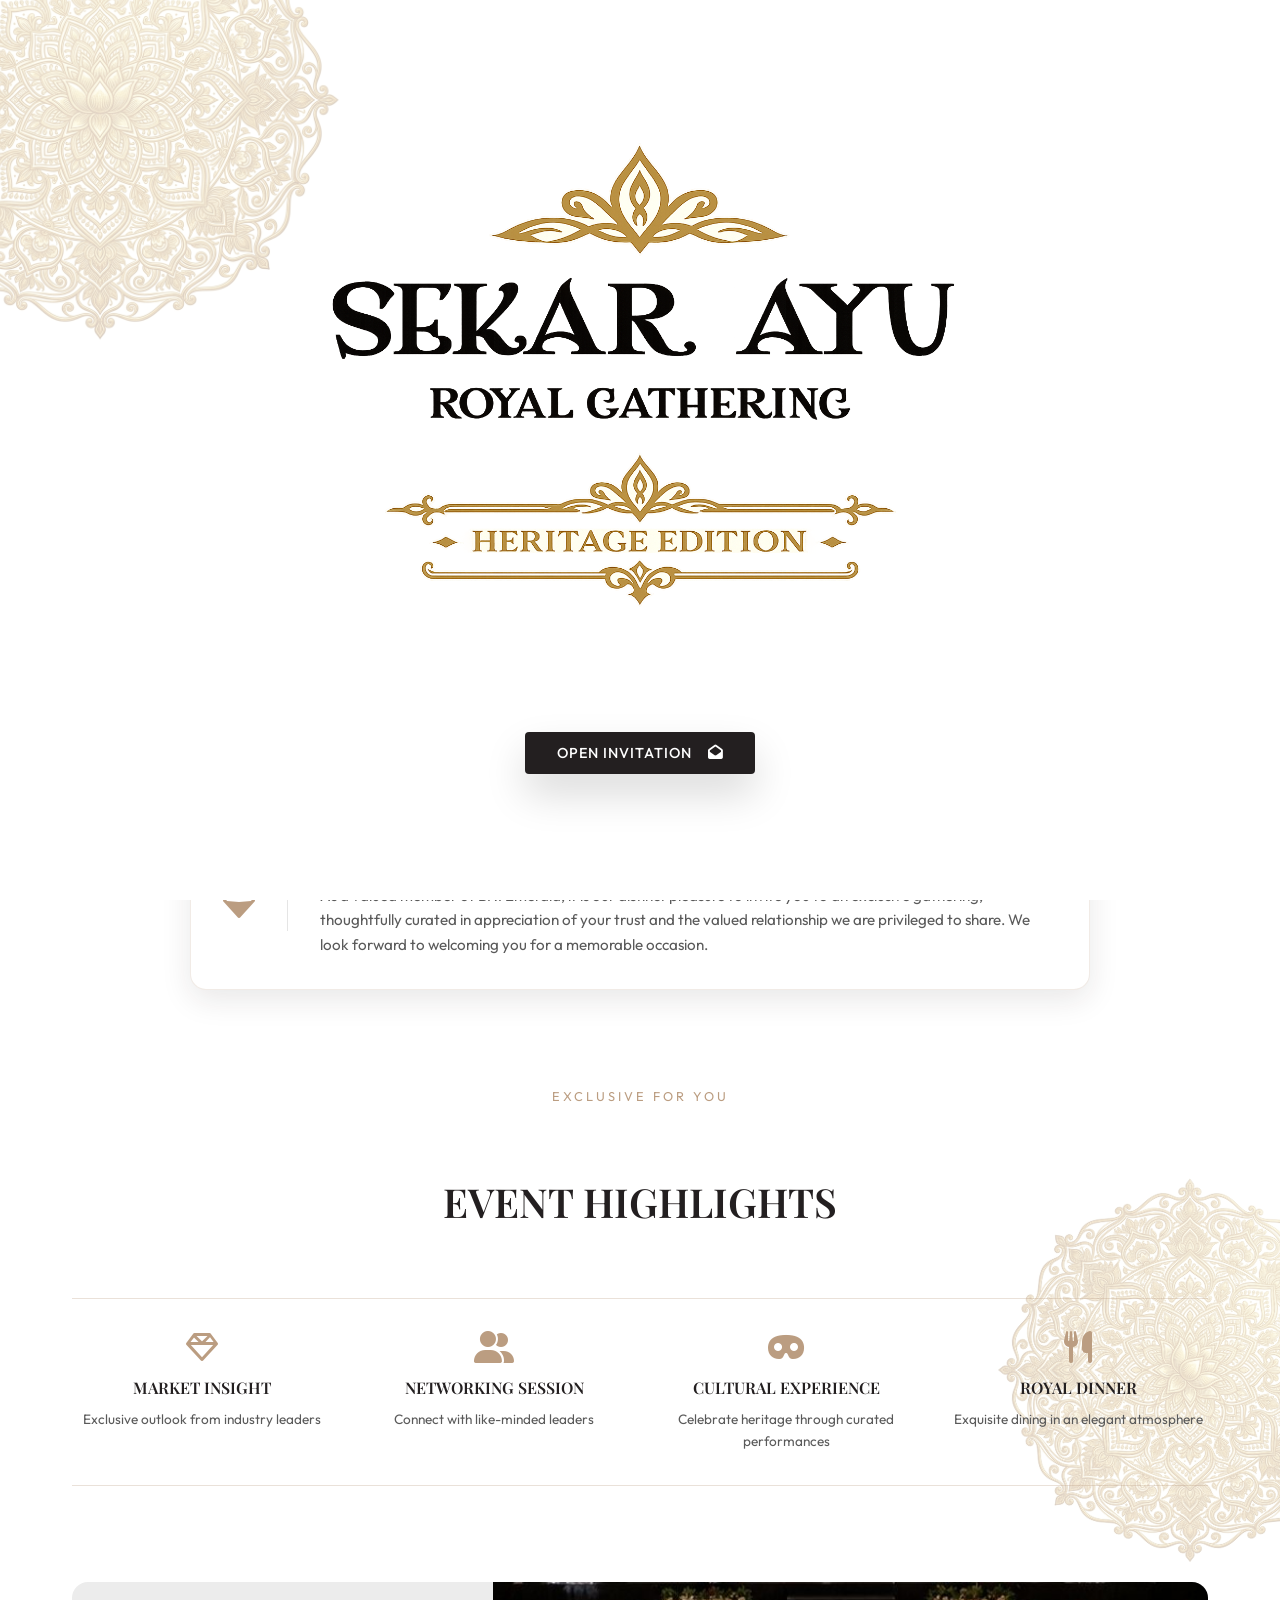
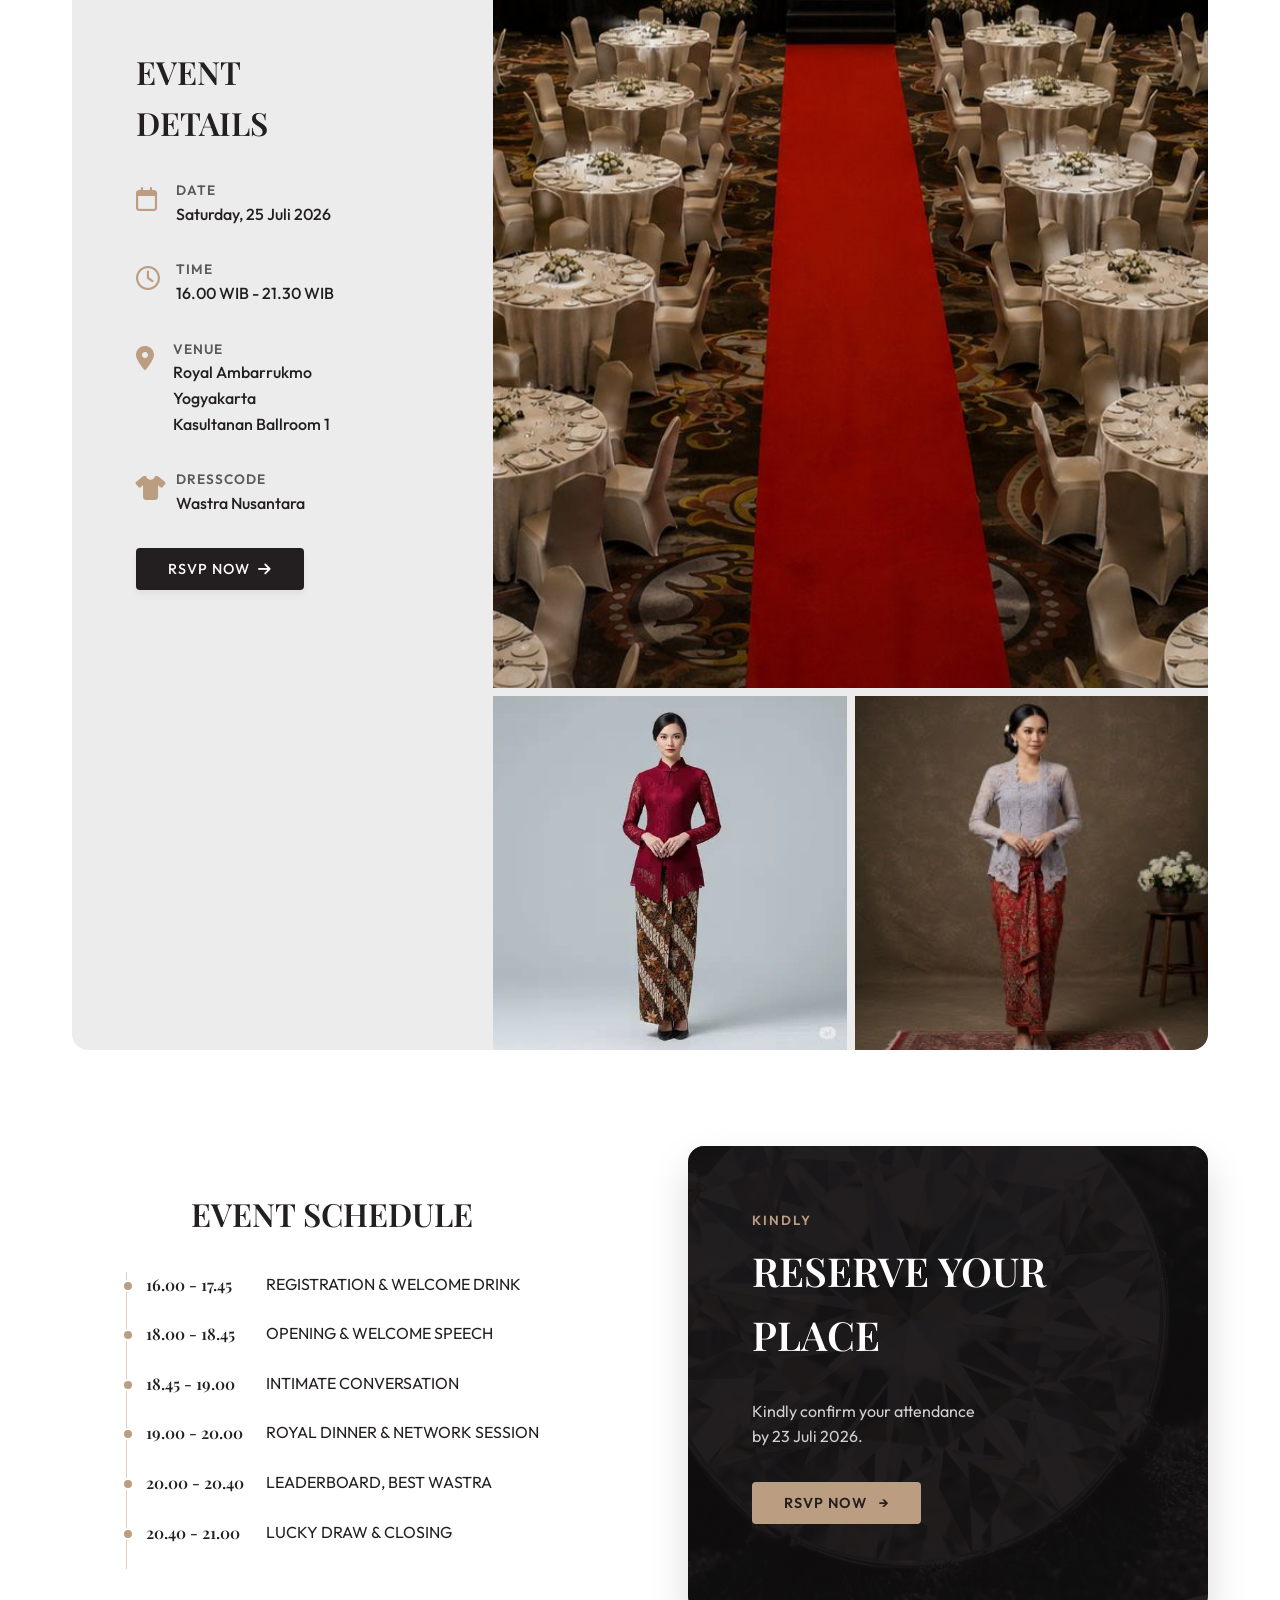
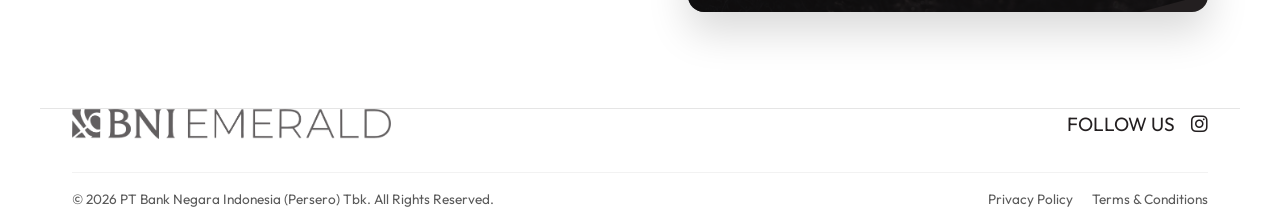
==== commit 5894c57a: "Remove Need Assistance section" ====
--- a/index.html
+++ b/index.html
@@ -4,7 +4,7 @@
   <meta charset="UTF-8">
   <meta name="viewport" content="width=device-width, initial-scale=1.0">
   <title>Sekar Ayu Royal Gathering - Heritage Edition</title>
-  <link rel="stylesheet" href="style.css">
+  <link rel="stylesheet" href="css/style.css">
   <link rel="stylesheet" href="https://cdnjs.cloudflare.com/ajax/libs/font-awesome/6.4.0/css/all.min.css">
   <script src="https://cdnjs.cloudflare.com/ajax/libs/qrcodejs/1.0.0/qrcode.min.js"></script>
 </head>
@@ -12,12 +12,12 @@
 
   <!-- Invitation Cover Overlay -->
   <div id="invitation-cover">
-    <img src="mandala.png" class="ornament ornament-top-left" alt="Ornament">
+    <img src="assets/images/mandala.png" class="ornament ornament-top-left" alt="Ornament">
     <div class="hero-bg"></div>
     
     <div class="hero-content-wrapper">
       <div class="hero-titles">
-        <img src="logo landing page 2.png" alt="Sekar Ayu Royal Gathering" class="hero-logo-all">
+        <img src="assets/images/logo landing page 2.png" alt="Sekar Ayu Royal Gathering" class="hero-logo-all">
       </div>
       
       <button id="open-cover-btn" class="btn btn-primary" style="margin-top: 40px; box-shadow: var(--shadow-lg);">
@@ -29,22 +29,22 @@
   <header class="header">
     <div class="container">
       <div class="logo-group">
-        <img src="Logo danantara.png" alt="Danantara Indonesia" class="logo" style="height: 40px; object-fit: contain;">
+        <img src="assets/images/Logo danantara.png" alt="Danantara Indonesia" class="logo" style="height: 40px; object-fit: contain;">
       </div>
       <div class="logo-group">
-        <img src="Logo BNI Emerald.png" alt="BNI Emerald" class="logo" style="height: 30px; object-fit: contain;">
+        <img src="assets/images/Logo BNI Emerald.png" alt="BNI Emerald" class="logo" style="height: 30px; object-fit: contain;">
       </div>
     </div>
   </header>
 
   <!-- Hero Section -->
   <section class="hero">
-    <img src="mandala.png" class="ornament ornament-top-left" alt="Ornament">
+    <img src="assets/images/mandala.png" class="ornament ornament-top-left" alt="Ornament">
     <div class="hero-bg"></div>
     
     <div class="container hero-content">
       <div class="hero-titles">
-        <img src="logo landing page 2.png" alt="Sekar Ayu Royal Gathering" class="hero-logo-all">
+        <img src="assets/images/logo landing page 2.png" alt="Sekar Ayu Royal Gathering" class="hero-logo-all">
       </div>
     </div>
   </section>
@@ -110,7 +110,7 @@
 
   <!-- Event Highlights -->
   <section class="container" style="position: relative;">
-    <img src="mandala.png" class="ornament ornament-event-right" alt="Ornament">
+    <img src="assets/images/mandala.png" class="ornament ornament-event-right" alt="Ornament">
     <div class="section-title">
       <h2>EVENT HIGHLIGHTS</h2>
     </div>
@@ -179,9 +179,9 @@
         </div>
       </div>
       <div class="gallery-grid">
-        <img src="b715a914-955f-4bdc-bfbe-8c7d4e5b2a2a.jpeg" class="gallery-main" alt="Venue">
-        <img src="gallery-sub-1.jpeg" alt="Decor">
-        <img src="gallery-sub-2.jpeg" alt="Dining">
+        <img src="assets/images/b715a914-955f-4bdc-bfbe-8c7d4e5b2a2a.jpeg" class="gallery-main" alt="Venue">
+        <img src="assets/images/gallery-sub-1.jpeg" alt="Decor">
+        <img src="assets/images/gallery-sub-2.jpeg" alt="Dining">
       </div>
     </div>
   </section>
@@ -230,14 +230,9 @@
           <h2>RESERVE YOUR PLACE</h2>
           <p>Kindly confirm your attendance<br>by 23 Juli 2026.</p>
           <button class="btn btn-gold open-rsvp-btn" style="margin-bottom: 24px;">RSVP NOW &nbsp; &rarr;</button>
-          <div style="font-size: 0.85rem;">
-            Need assistance?<br>
-            <a href="#" style="color: var(--c-gold); display: inline-flex; align-items: center; gap: 8px; margin-top: 8px;">
-              <i class="fa-brands fa-whatsapp"></i> Chat with Relationship Manager
-            </a>
-          </div>
-        </div>
-        <img src="diamond.png" class="gem-bg" alt="Diamond Texture" style="mix-blend-mode: multiply;">
+
+        </div>
+        <img src="assets/images/diamond.png" class="gem-bg" alt="Diamond Texture" style="mix-blend-mode: multiply;">
       </div>
     </div>
   </section>
@@ -246,7 +241,7 @@
   <footer class="container">
     <div class="footer-top">
       <div class="logo-group">
-        <img src="Logo BNI Emerald.png" alt="BNI Emerald" class="logo" style="height: 30px; object-fit: contain;">
+        <img src="assets/images/Logo BNI Emerald.png" alt="BNI Emerald" class="logo" style="height: 30px; object-fit: contain;">
       </div>
       <div style="display: flex; gap: 16px; font-size: 1.2rem; color: var(--c-emerald-dark);">
         FOLLOW US 
@@ -315,6 +310,6 @@
     </div>
   </div>
 
-  <script src="script.js"></script>
+  <script src="js/script.js"></script>
 </body>
 </html>
--- a/css/style.css
+++ b/css/style.css
@@ -0,0 +1,925 @@
+/* 
+  Sekar Ayu Royal Gathering - Heritage Edition 
+  Premium Design System
+*/
+
+@import url('https://fonts.googleapis.com/css2?family=Playfair+Display:ital,wght@0,400;0,500;0,600;0,700;1,400&family=Outfit:wght@300;400;500;600&display=swap');
+
+@font-face {
+  font-family: 'Shanlan';
+  src: url('../assets/fonts/SHANLN__.TTF') format('truetype');
+  font-weight: normal;
+  font-style: normal;
+}
+
+@font-face {
+  font-family: 'Shanlan Condensed';
+  src: url('../assets/fonts/SHANLNC_.TTF') format('truetype');
+  font-weight: normal;
+  font-style: normal;
+}
+
+:root {
+  /* Colors */
+  --c-bg: #FFFFFF; /* White */
+  --c-bg-alt: #ececec; /* Mercury Grey */
+  --c-emerald: #231f20; /* Jet Black */
+  --c-emerald-dark: #231f20; /* Jet Black */
+  --c-emerald-light: #231f20; /* Jet Black */
+  --c-gold: #bb9d81; /* Pale Gold */
+  --c-gold-light: #bb9d81; /* Pale Gold */
+  --c-text-dark: #231f20; /* Jet Black */
+  --c-text-muted: #5A5A5A;
+  --c-text-light: #231f20; /* Jet Black */
+  --c-white: #ffffff;
+  --c-grey: #ececec; /* Mercury Grey */
+
+  /* Typography */
+  --font-serif: 'Playfair Display', serif;
+  --font-sans: 'Outfit', sans-serif;
+
+  /* Spacing */
+  --space-xs: 0.5rem;
+  --space-sm: 1rem;
+  --space-md: 2rem;
+  --space-lg: 4rem;
+  --space-xl: 6rem;
+
+  /* Borders & Shadows */
+  --radius-sm: 4px;
+  --radius-md: 8px;
+  --radius-lg: 16px;
+  --shadow-sm: 0 4px 6px rgba(0, 0, 0, 0.05);
+  --shadow-md: 0 10px 30px rgba(35, 31, 32, 0.1);
+  --shadow-lg: 0 20px 40px rgba(0, 0, 0, 0.15);
+}
+
+* {
+  margin: 0;
+  padding: 0;
+  box-sizing: border-box;
+}
+
+html, body {
+  overflow-x: hidden;
+  width: 100%;
+  max-width: 100%;
+}
+
+body {
+  font-family: var(--font-sans);
+  background-color: var(--c-bg);
+  color: var(--c-text-dark);
+  line-height: 1.6;
+  -webkit-font-smoothing: antialiased;
+}
+
+h1, h2, h3, h4, h5, h6 {
+  font-family: var(--font-serif);
+  font-weight: 600;
+  color: var(--c-emerald);
+}
+
+a {
+  text-decoration: none;
+  color: inherit;
+}
+
+ul {
+  list-style: none;
+}
+
+/* Utilities */
+.container {
+  width: 100%;
+  max-width: 1200px;
+  margin: 0 auto;
+  padding: 0 var(--space-md);
+}
+
+.text-center { text-align: center; }
+.text-gold { color: var(--c-gold); }
+.text-emerald { color: var(--c-emerald); }
+
+.flex { display: flex; }
+.flex-col { flex-direction: column; }
+.items-center { align-items: center; }
+.justify-center { justify-content: center; }
+.justify-between { justify-content: space-between; }
+.gap-sm { gap: var(--space-sm); }
+.gap-md { gap: var(--space-md); }
+.gap-lg { gap: var(--space-lg); }
+
+/* Buttons */
+.btn {
+  display: inline-flex;
+  align-items: center;
+  justify-content: center;
+  padding: 12px 32px;
+  font-family: var(--font-sans);
+  font-size: 0.9rem;
+  font-weight: 500;
+  letter-spacing: 1px;
+  text-transform: uppercase;
+  border: none;
+  border-radius: var(--radius-sm);
+  cursor: pointer;
+  transition: all 0.3s ease;
+  gap: 8px;
+}
+
+.btn-primary {
+  background-color: var(--c-emerald);
+  color: var(--c-white);
+  box-shadow: var(--shadow-sm);
+}
+
+.btn-primary:hover {
+  background-color: var(--c-emerald-light);
+  transform: translateY(-2px);
+  box-shadow: var(--shadow-md);
+}
+
+.btn-gold {
+  background: linear-gradient(135deg, var(--c-gold-light), var(--c-gold));
+  color: var(--c-emerald-dark);
+  font-weight: 600;
+}
+
+.btn-gold:hover {
+  transform: translateY(-2px);
+  box-shadow: 0 10px 20px rgba(187, 157, 129, 0.3);
+}
+
+/* --- Sections --- */
+
+/* Header / Nav */
+.header {
+  position: absolute;
+  top: 0;
+  left: 0;
+  width: 100%;
+  padding: var(--space-md) 0;
+  z-index: 10;
+}
+
+.header .container {
+  display: flex;
+  justify-content: space-between;
+  align-items: center;
+}
+
+.logo-group {
+  display: flex;
+  align-items: center;
+  gap: 24px;
+}
+
+.logo {
+  height: 40px;
+  object-fit: contain;
+}
+
+/* --- Cover Page --- */
+body.locked {
+  overflow: hidden;
+}
+
+#invitation-cover {
+  position: fixed;
+  top: 0;
+  left: 0;
+  width: 100vw;
+  height: 100vh;
+  background-color: var(--c-bg);
+  z-index: 9999;
+  display: flex;
+  flex-direction: column;
+  align-items: center;
+  justify-content: center;
+  transition: transform 1.2s cubic-bezier(0.77, 0, 0.175, 1);
+}
+
+#invitation-cover .hero-bg {
+  z-index: 0;
+  opacity: 0.6;
+}
+
+#invitation-cover .ornament-top-left {
+  z-index: 1;
+}
+
+#invitation-cover .hero-content-wrapper {
+  z-index: 2;
+  position: relative;
+  display: flex;
+  flex-direction: column;
+  align-items: center;
+}
+
+/* Hero Section */
+.hero {
+  position: relative;
+  min-height: 100vh;
+  display: flex;
+  align-items: center;
+  justify-content: center;
+  text-align: center;
+  padding-top: var(--space-xl);
+  padding-bottom: 120px;
+}
+
+.hero-bg {
+  position: absolute;
+  top: 0;
+  left: 0;
+  width: 100%;
+  height: 100%;
+  background: url('../assets/images/background.png') no-repeat center bottom;
+  background-size: cover;
+  opacity: 0.8;
+  mix-blend-mode: multiply;
+  z-index: -2;
+}
+
+.ornament {
+  position: absolute;
+  pointer-events: none;
+  mix-blend-mode: multiply;
+  opacity: 0.25;
+  z-index: -1;
+}
+
+.ornament-top-left {
+  top: -150px;
+  left: -150px;
+  width: 50vw;
+  max-width: 500px;
+  animation: rotateSlowly 120s linear infinite;
+}
+
+.ornament-event-right {
+  top: 0px;
+  right: -150px;
+  width: 40vw;
+  max-width: 400px;
+  transform: rotate(45deg);
+}
+
+@keyframes rotateSlowly {
+  from { transform: rotate(0deg); }
+  to { transform: rotate(360deg); }
+}
+
+.hero-content {
+  position: relative;
+  z-index: 2;
+  display: flex;
+  flex-direction: column;
+  align-items: center;
+}
+
+.hero-titles {
+  display: flex;
+  flex-direction: column;
+  align-items: center;
+  gap: 8px;
+  margin-bottom: 32px;
+}
+
+.hero-logo-all {
+  width: 90vw;
+  max-width: 800px;
+  height: auto;
+  max-height: 65vh;
+  object-fit: contain;
+}
+
+.hero-subtitle {
+  font-family: var(--font-sans);
+  font-size: 1rem;
+  letter-spacing: 4px;
+  text-transform: uppercase;
+  color: var(--c-gold);
+  margin-bottom: var(--space-md);
+  position: relative;
+  display: inline-block;
+}
+
+.hero-subtitle::before,
+.hero-subtitle::after {
+  content: '';
+  position: absolute;
+  top: 50%;
+  width: 40px;
+  height: 1px;
+  background-color: var(--c-gold);
+}
+
+.hero-subtitle::before { right: 100%; margin-right: 15px; }
+.hero-subtitle::after { left: 100%; margin-left: 15px; }
+
+.hero-desc {
+  font-size: 1.1rem;
+  color: var(--c-text-muted);
+  max-width: 600px;
+  margin: 0 auto var(--space-md);
+}
+
+/* Invitation Card */
+.invitation-card {
+  background: var(--c-white);
+  padding: var(--space-md);
+  border-radius: var(--radius-lg);
+  box-shadow: var(--shadow-md);
+  max-width: 900px;
+  margin: -80px auto var(--space-xl);
+  position: relative;
+  z-index: 5;
+  display: flex;
+  align-items: center;
+  border: 1px solid rgba(187, 157, 129, 0.2);
+}
+
+.invitation-icon {
+  font-size: 2rem;
+  color: var(--c-gold);
+  margin-right: var(--space-md);
+  padding-right: var(--space-md);
+  border-right: 1px solid rgba(0,0,0,0.1);
+}
+
+.invitation-text h3 {
+  font-family: var(--font-sans);
+  font-size: 0.9rem;
+  letter-spacing: 2px;
+  text-transform: uppercase;
+  color: var(--c-gold);
+  margin-bottom: 8px;
+}
+
+.invitation-text p {
+  color: var(--c-text-muted);
+  font-size: 0.95rem;
+}
+
+/* Programs Section */
+.section-title {
+  text-align: center;
+  margin-bottom: var(--space-lg);
+}
+
+.section-title h2 {
+  font-size: 2.5rem;
+  color: var(--c-emerald-dark);
+}
+
+.section-title span {
+  display: block;
+  font-family: var(--font-sans);
+  font-size: 0.8rem;
+  text-transform: uppercase;
+  letter-spacing: 3px;
+  color: var(--c-gold);
+  margin-bottom: 8px;
+}
+
+.programs-grid {
+  display: grid;
+  grid-template-columns: repeat(auto-fit, minmax(250px, 1fr));
+  gap: var(--space-md);
+  margin-bottom: var(--space-xl);
+}
+
+.program-card {
+  position: relative;
+  border-radius: var(--radius-md);
+  overflow: hidden;
+  aspect-ratio: 4/5;
+  cursor: pointer;
+}
+
+.program-card img {
+  width: 100%;
+  height: 100%;
+  object-fit: cover;
+  transition: transform 0.7s ease;
+}
+
+.program-card:hover img {
+  transform: scale(1.05);
+}
+
+.program-overlay {
+  position: absolute;
+  inset: 0;
+  background: linear-gradient(to bottom, rgba(35, 31, 32, 0.2), rgba(35, 31, 32, 0.9));
+  display: flex;
+  flex-direction: column;
+  justify-content: flex-end;
+  padding: var(--space-md);
+  color: var(--c-white);
+  text-align: center;
+}
+
+.program-icon {
+  color: var(--c-gold);
+  font-size: 1.5rem;
+  margin-bottom: 12px;
+}
+
+.program-overlay h4 {
+  color: var(--c-white);
+  font-family: var(--font-sans);
+  font-size: 1rem;
+  letter-spacing: 1px;
+  margin-bottom: 8px;
+}
+
+.program-overlay p {
+  font-size: 0.85rem;
+  color: rgba(255,255,255,0.8);
+  margin-bottom: 16px;
+}
+
+.program-overlay .link {
+  font-size: 0.8rem;
+  color: var(--c-gold);
+  text-transform: uppercase;
+  letter-spacing: 1px;
+}
+
+/* Highlights Section */
+.highlights-container {
+  display: flex;
+  justify-content: space-between;
+  text-align: center;
+  border-top: 1px solid rgba(187, 157, 129, 0.3);
+  border-bottom: 1px solid rgba(187, 157, 129, 0.3);
+  padding: var(--space-md) 0;
+  margin-bottom: var(--space-xl);
+  flex-wrap: wrap;
+  gap: var(--space-md);
+}
+
+.highlight-item {
+  flex: 1;
+  min-width: 150px;
+}
+
+.highlight-item i {
+  font-size: 2rem;
+  color: var(--c-gold);
+  margin-bottom: 12px;
+}
+
+.highlight-item h4 {
+  font-size: 1rem;
+  color: var(--c-emerald-dark);
+  margin-bottom: 8px;
+}
+
+.highlight-item p {
+  font-size: 0.85rem;
+  color: var(--c-text-muted);
+}
+
+/* Details Section */
+.details-section {
+  display: grid;
+  grid-template-columns: 1fr 2fr;
+  gap: var(--space-lg);
+  margin-bottom: var(--space-xl);
+  background: var(--c-bg-alt);
+  border-radius: var(--radius-lg);
+  overflow: hidden;
+}
+
+.details-content {
+  padding: var(--space-lg);
+}
+
+.details-content h3 {
+  font-size: 2rem;
+  margin-bottom: var(--space-md);
+}
+
+.detail-row {
+  display: flex;
+  margin-bottom: var(--space-md);
+}
+
+.detail-icon {
+  font-size: 1.5rem;
+  color: var(--c-gold);
+  margin-right: 16px;
+  width: 24px;
+}
+
+.detail-info h5 {
+  font-family: var(--font-sans);
+  font-size: 0.85rem;
+  color: var(--c-text-muted);
+  text-transform: uppercase;
+  letter-spacing: 1px;
+}
+
+.detail-info p {
+  font-weight: 500;
+  color: var(--c-emerald-dark);
+}
+
+.gallery-grid {
+  display: grid;
+  grid-template-columns: repeat(2, 1fr);
+  grid-template-rows: 2fr 1fr;
+  gap: 8px;
+  height: 100%;
+}
+
+.gallery-main {
+  grid-column: 1 / -1;
+}
+
+.gallery-grid img {
+  width: 100%;
+  height: 100%;
+  object-fit: cover;
+}
+
+/* Schedule & Reserve Wrapper */
+.schedule-reserve-wrapper {
+  display: grid;
+  grid-template-columns: 1fr 1fr;
+  gap: var(--space-xl);
+  margin-bottom: var(--space-xl);
+  align-items: center;
+}
+
+/* Schedule Section */
+.schedule-section {
+  max-width: 800px;
+  margin: 0 auto var(--space-xl);
+}
+
+.schedule-list {
+  position: relative;
+  padding-left: 20px;
+}
+
+.schedule-list::before {
+  content: '';
+  position: absolute;
+  left: 0;
+  top: 0;
+  bottom: 0;
+  width: 1px;
+  background-color: rgba(187, 157, 129, 0.5);
+}
+
+.schedule-item {
+  display: flex;
+  position: relative;
+  margin-bottom: 24px;
+}
+
+.schedule-item::before {
+  content: '';
+  position: absolute;
+  left: -24px;
+  top: 8px;
+  width: 8px;
+  height: 8px;
+  border-radius: 50%;
+  background-color: var(--c-gold);
+  border: 2px solid var(--c-bg);
+}
+
+.time {
+  width: 120px;
+  flex-shrink: 0;
+  font-weight: 600;
+  color: var(--c-emerald);
+  font-family: var(--font-serif);
+}
+
+.event {
+  color: var(--c-text-dark);
+}
+
+/* Reserve Section */
+.reserve-section {
+  background-color: var(--c-emerald-dark);
+  border-radius: var(--radius-lg);
+  padding: var(--space-lg);
+  color: var(--c-white);
+  display: flex;
+  justify-content: space-between;
+  align-items: center;
+  position: relative;
+  overflow: hidden;
+  box-shadow: var(--shadow-lg);
+}
+
+.reserve-content {
+  position: relative;
+  z-index: 2;
+  max-width: 500px;
+}
+
+.reserve-content h5 {
+  font-family: var(--font-sans);
+  color: var(--c-gold);
+  letter-spacing: 2px;
+  margin-bottom: 8px;
+}
+
+.reserve-content h2 {
+  color: var(--c-white);
+  font-size: 2.5rem;
+  margin-bottom: var(--space-md);
+}
+
+.reserve-content p {
+  color: rgba(255,255,255,0.8);
+  margin-bottom: var(--space-md);
+}
+
+.gem-bg {
+  position: absolute;
+  right: -50px;
+  bottom: -50px;
+  height: 150%;
+  opacity: 0.6;
+  pointer-events: none;
+  transform: rotate(-15deg);
+}
+
+/* Footer */
+footer {
+  padding: var(--space-lg) 0 var(--space-md);
+  border-top: 1px solid rgba(0,0,0,0.1);
+  font-size: 0.85rem;
+  color: var(--c-text-muted);
+}
+
+.footer-top {
+  display: flex;
+  justify-content: space-between;
+  align-items: center;
+  margin-bottom: var(--space-md);
+  flex-wrap: wrap;
+  gap: var(--space-md);
+}
+
+.contact-info {
+  display: flex;
+  gap: var(--space-md);
+}
+
+.footer-bottom {
+  display: flex;
+  justify-content: space-between;
+  align-items: center;
+  border-top: 1px solid rgba(0,0,0,0.05);
+  padding-top: var(--space-sm);
+}
+
+/* --- Modal & Flow --- */
+.modal-overlay {
+  position: fixed;
+  inset: 0;
+  background: rgba(35, 31, 32, 0.8);
+  backdrop-filter: blur(8px);
+  z-index: 100;
+  display: flex;
+  align-items: center;
+  justify-content: center;
+  padding: var(--space-md);
+  opacity: 0;
+  pointer-events: none;
+  transition: opacity 0.4s ease;
+}
+
+.modal-overlay.active {
+  opacity: 1;
+  pointer-events: auto;
+}
+
+.modal-container {
+  background: var(--c-bg);
+  border-radius: var(--radius-md);
+  width: 100%;
+  max-width: 500px;
+  max-height: 90vh;
+  overflow-y: auto;
+  position: relative;
+  transform: translateY(20px);
+  transition: transform 0.4s cubic-bezier(0.175, 0.885, 0.32, 1.275);
+  box-shadow: var(--shadow-lg);
+}
+
+.modal-overlay.active .modal-container {
+  transform: translateY(0);
+}
+
+.close-btn {
+  position: absolute;
+  top: 16px;
+  right: 16px;
+  background: none;
+  border: none;
+  font-size: 1.5rem;
+  color: var(--c-text-muted);
+  cursor: pointer;
+  z-index: 10;
+  transition: color 0.3s;
+}
+
+.close-btn:hover {
+  color: var(--c-emerald);
+}
+
+/* Form Styles */
+.form-header {
+  padding: var(--space-md);
+  text-align: center;
+  border-bottom: 1px solid rgba(0,0,0,0.05);
+  background: var(--c-emerald);
+  color: var(--c-white);
+  border-radius: var(--radius-md) var(--radius-md) 0 0;
+}
+
+.form-header h3 {
+  color: var(--c-gold);
+  margin-bottom: 4px;
+}
+
+.form-header p {
+  font-size: 0.9rem;
+  color: rgba(255,255,255,0.8);
+}
+
+.rsvp-form {
+  padding: var(--space-md);
+}
+
+.form-group {
+  margin-bottom: 20px;
+}
+
+.form-group label {
+  display: block;
+  font-size: 0.85rem;
+  font-weight: 500;
+  margin-bottom: 8px;
+  color: var(--c-emerald-dark);
+}
+
+.form-control {
+  width: 100%;
+  padding: 12px 16px;
+  border: 1px solid rgba(0,0,0,0.1);
+  border-radius: var(--radius-sm);
+  font-family: var(--font-sans);
+  font-size: 1rem;
+  transition: border-color 0.3s, box-shadow 0.3s;
+  background: var(--c-white);
+}
+
+.form-control:focus {
+  outline: none;
+  border-color: var(--c-gold);
+  box-shadow: 0 0 0 3px rgba(187, 157, 129, 0.2);
+}
+
+.form-submit {
+  width: 100%;
+  margin-top: 10px;
+}
+
+/* Ticket / QR View */
+.ticket-view {
+  padding: var(--space-lg);
+  text-align: center;
+  display: none;
+}
+
+.ticket-view.active {
+  display: block;
+  animation: fadeIn 0.5s ease forwards;
+}
+
+@keyframes fadeIn {
+  from { opacity: 0; transform: scale(0.95); }
+  to { opacity: 1; transform: scale(1); }
+}
+
+.qr-container {
+  background: var(--c-white);
+  padding: 24px;
+  border-radius: var(--radius-md);
+  display: inline-block;
+  margin: var(--space-md) 0;
+  box-shadow: 0 4px 15px rgba(0,0,0,0.05);
+  border: 2px solid var(--c-gold-light);
+}
+
+.ticket-view h3 {
+  color: var(--c-emerald);
+  margin-bottom: 8px;
+}
+
+.ticket-desc {
+  color: var(--c-text-muted);
+  font-size: 0.9rem;
+}
+
+.ticket-footer {
+  margin-top: var(--space-md);
+  padding-top: var(--space-md);
+  border-top: 1px dashed rgba(0,0,0,0.1);
+  font-size: 0.85rem;
+  color: var(--c-text-muted);
+}
+
+/* Responsive */
+@media (max-width: 992px) {
+  .details-section {
+    grid-template-columns: 1fr;
+  }
+  .gallery-grid {
+    height: 450px;
+  }
+  .schedule-reserve-wrapper {
+    grid-template-columns: 1fr;
+    gap: var(--space-lg);
+  }
+}
+
+@media (max-width: 768px) {
+  .header .container {
+    padding: 0 16px;
+    display: flex;
+    flex-direction: row;
+    justify-content: space-between;
+    align-items: center;
+  }
+  .logo-group img.logo {
+    max-height: 28px !important;
+    max-width: 150px;
+    object-fit: contain;
+  }
+  .hero {
+    min-height: 85vh;
+  }
+  .hero-bg {
+    background-size: cover;
+    background-position: center bottom;
+  }
+  .ornament-top-left {
+    top: -50px;
+    left: -30px;
+    width: 60vw;
+  }
+  .ornament-event-right {
+    top: 0px;
+    right: -80px;
+    width: 70vw;
+  }
+  .hero-logo-all {
+    width: 115vw;
+    max-width: none;
+  }
+  .invitation-card {
+    flex-direction: column;
+    text-align: center;
+  }
+  .invitation-icon {
+    border-right: none;
+    border-bottom: 1px solid rgba(0,0,0,0.1);
+    margin-right: 0;
+    margin-bottom: 16px;
+    padding-right: 0;
+    padding-bottom: 16px;
+  }
+  .reserve-section {
+    flex-direction: column;
+    text-align: center;
+    padding: var(--space-md);
+  }
+  .gem-bg {
+    right: 50%;
+    bottom: -100px;
+    transform: translateX(50%) rotate(0);
+    height: 200px;
+    opacity: 0.2;
+  }
+  .highlights-container {
+    flex-direction: column;
+  }
+  .footer-top {
+    flex-direction: column;
+    text-align: center;
+  }
+}
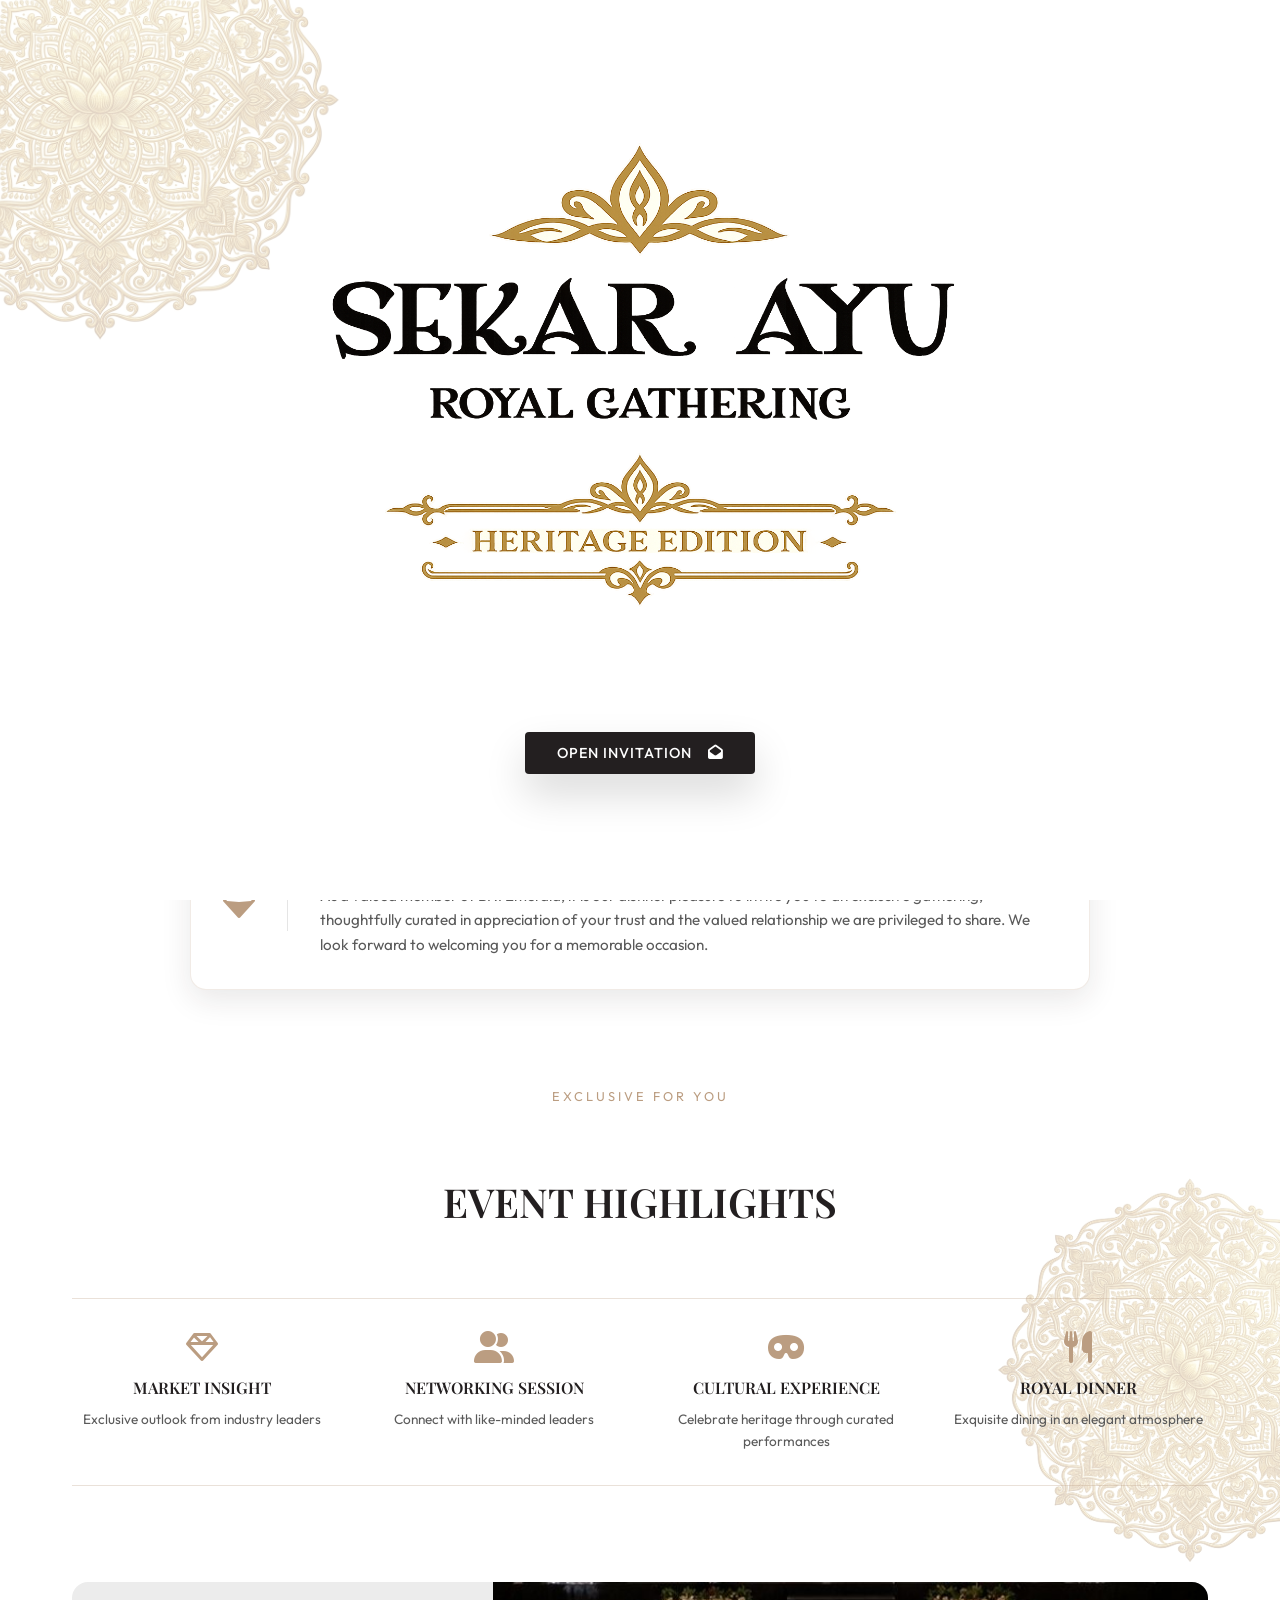
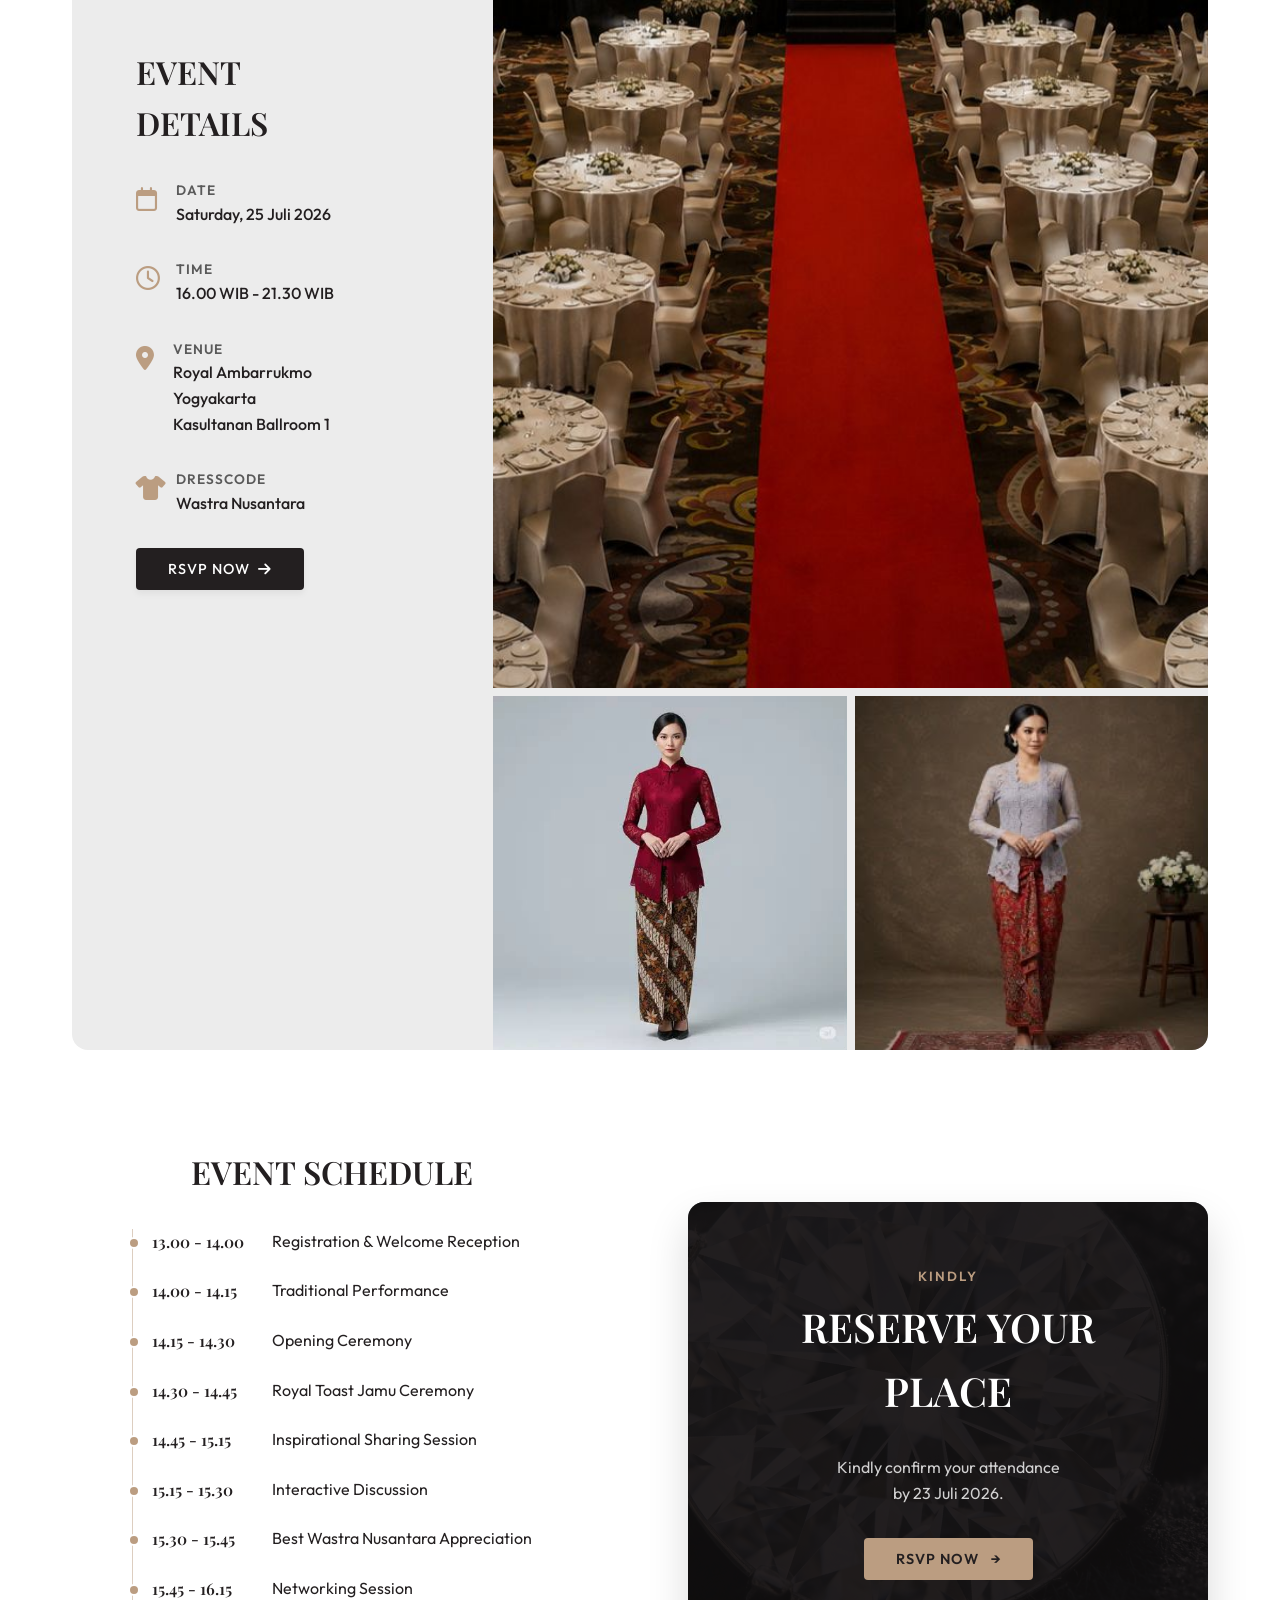
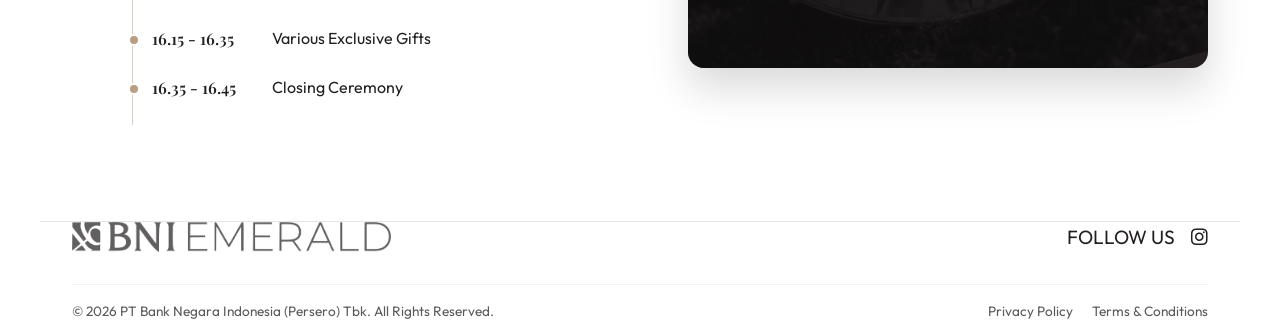
==== commit 112c44af: "Center Reserve section vertically and text align center" ====
--- a/index.html
+++ b/index.html
@@ -195,28 +195,44 @@
       <div style="display: flex; justify-content: center;">
         <div class="schedule-list">
           <div class="schedule-item">
-            <div class="time">16.00 - 17.45</div>
-            <div class="event">REGISTRATION & WELCOME DRINK</div>
-          </div>
-          <div class="schedule-item">
-            <div class="time">18.00 - 18.45</div>
-            <div class="event">OPENING & WELCOME SPEECH</div>
-          </div>
-          <div class="schedule-item">
-            <div class="time">18.45 - 19.00</div>
-            <div class="event">INTIMATE CONVERSATION</div>
-          </div>
-          <div class="schedule-item">
-            <div class="time">19.00 - 20.00</div>
-            <div class="event">ROYAL DINNER & NETWORK SESSION</div>
-          </div>
-          <div class="schedule-item">
-            <div class="time">20.00 - 20.40</div>
-            <div class="event">LEADERBOARD, BEST WASTRA</div>
-          </div>
-          <div class="schedule-item">
-            <div class="time">20.40 - 21.00</div>
-            <div class="event">LUCKY DRAW & CLOSING</div>
+            <div class="time">13.00 - 14.00</div>
+            <div class="event">Registration & Welcome Reception</div>
+          </div>
+          <div class="schedule-item">
+            <div class="time">14.00 - 14.15</div>
+            <div class="event">Traditional Performance</div>
+          </div>
+          <div class="schedule-item">
+            <div class="time">14.15 - 14.30</div>
+            <div class="event">Opening Ceremony</div>
+          </div>
+          <div class="schedule-item">
+            <div class="time">14.30 - 14.45</div>
+            <div class="event">Royal Toast Jamu Ceremony</div>
+          </div>
+          <div class="schedule-item">
+            <div class="time">14.45 - 15.15</div>
+            <div class="event">Inspirational Sharing Session</div>
+          </div>
+          <div class="schedule-item">
+            <div class="time">15.15 - 15.30</div>
+            <div class="event">Interactive Discussion</div>
+          </div>
+          <div class="schedule-item">
+            <div class="time">15.30 - 15.45</div>
+            <div class="event">Best Wastra Nusantara Appreciation</div>
+          </div>
+          <div class="schedule-item">
+            <div class="time">15.45 - 16.15</div>
+            <div class="event">Networking Session</div>
+          </div>
+          <div class="schedule-item">
+            <div class="time">16.15 - 16.35</div>
+            <div class="event">Various Exclusive Gifts</div>
+          </div>
+          <div class="schedule-item">
+            <div class="time">16.35 - 16.45</div>
+            <div class="event">Closing Ceremony</div>
           </div>
         </div>
       </div>
@@ -224,8 +240,8 @@
 
     <!-- Right: Reserve -->
     <div class="reserve-column">
-      <div class="reserve-section" style="margin-bottom: 0; height: 100%;">
-        <div class="reserve-content">
+      <div class="reserve-section" style="margin-bottom: 0; text-align: center; justify-content: center;">
+        <div class="reserve-content" style="margin: 0 auto;">
           <h5>KINDLY</h5>
           <h2>RESERVE YOUR PLACE</h2>
           <p>Kindly confirm your attendance<br>by 23 Juli 2026.</p>
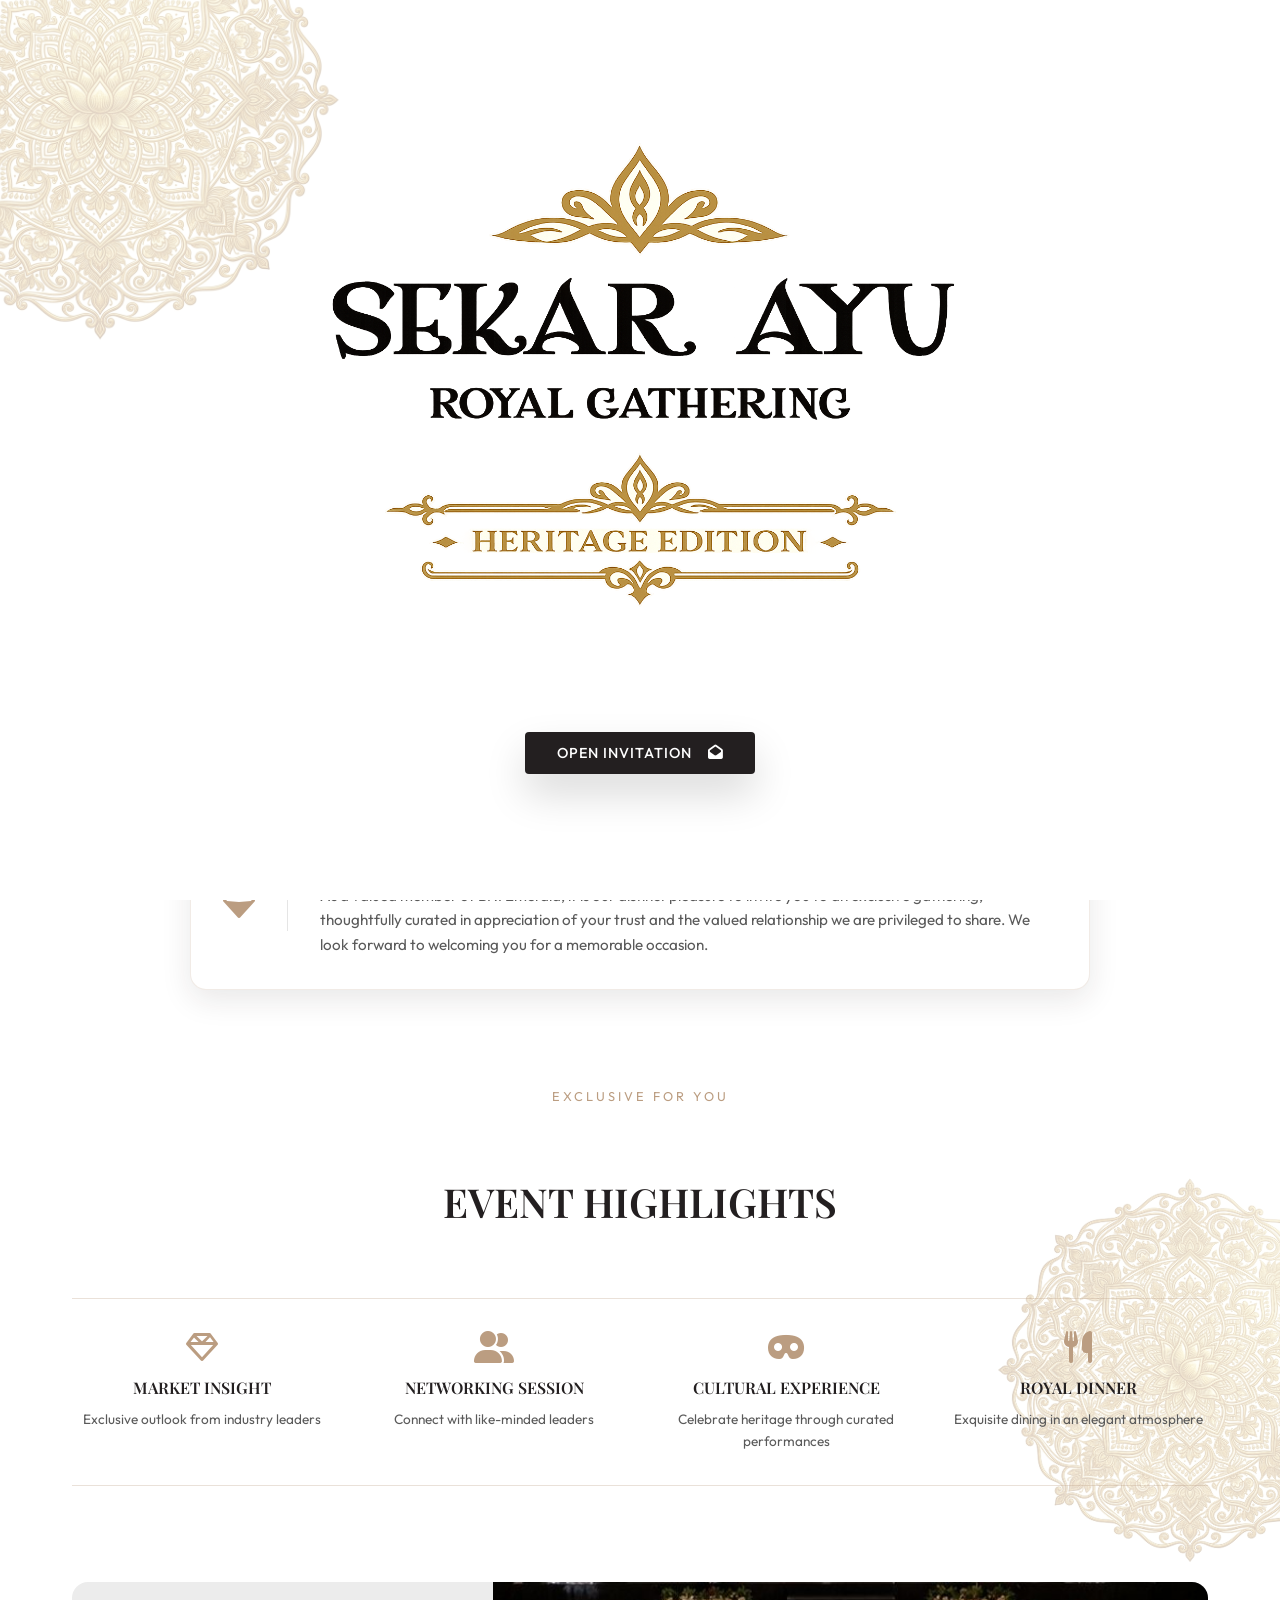
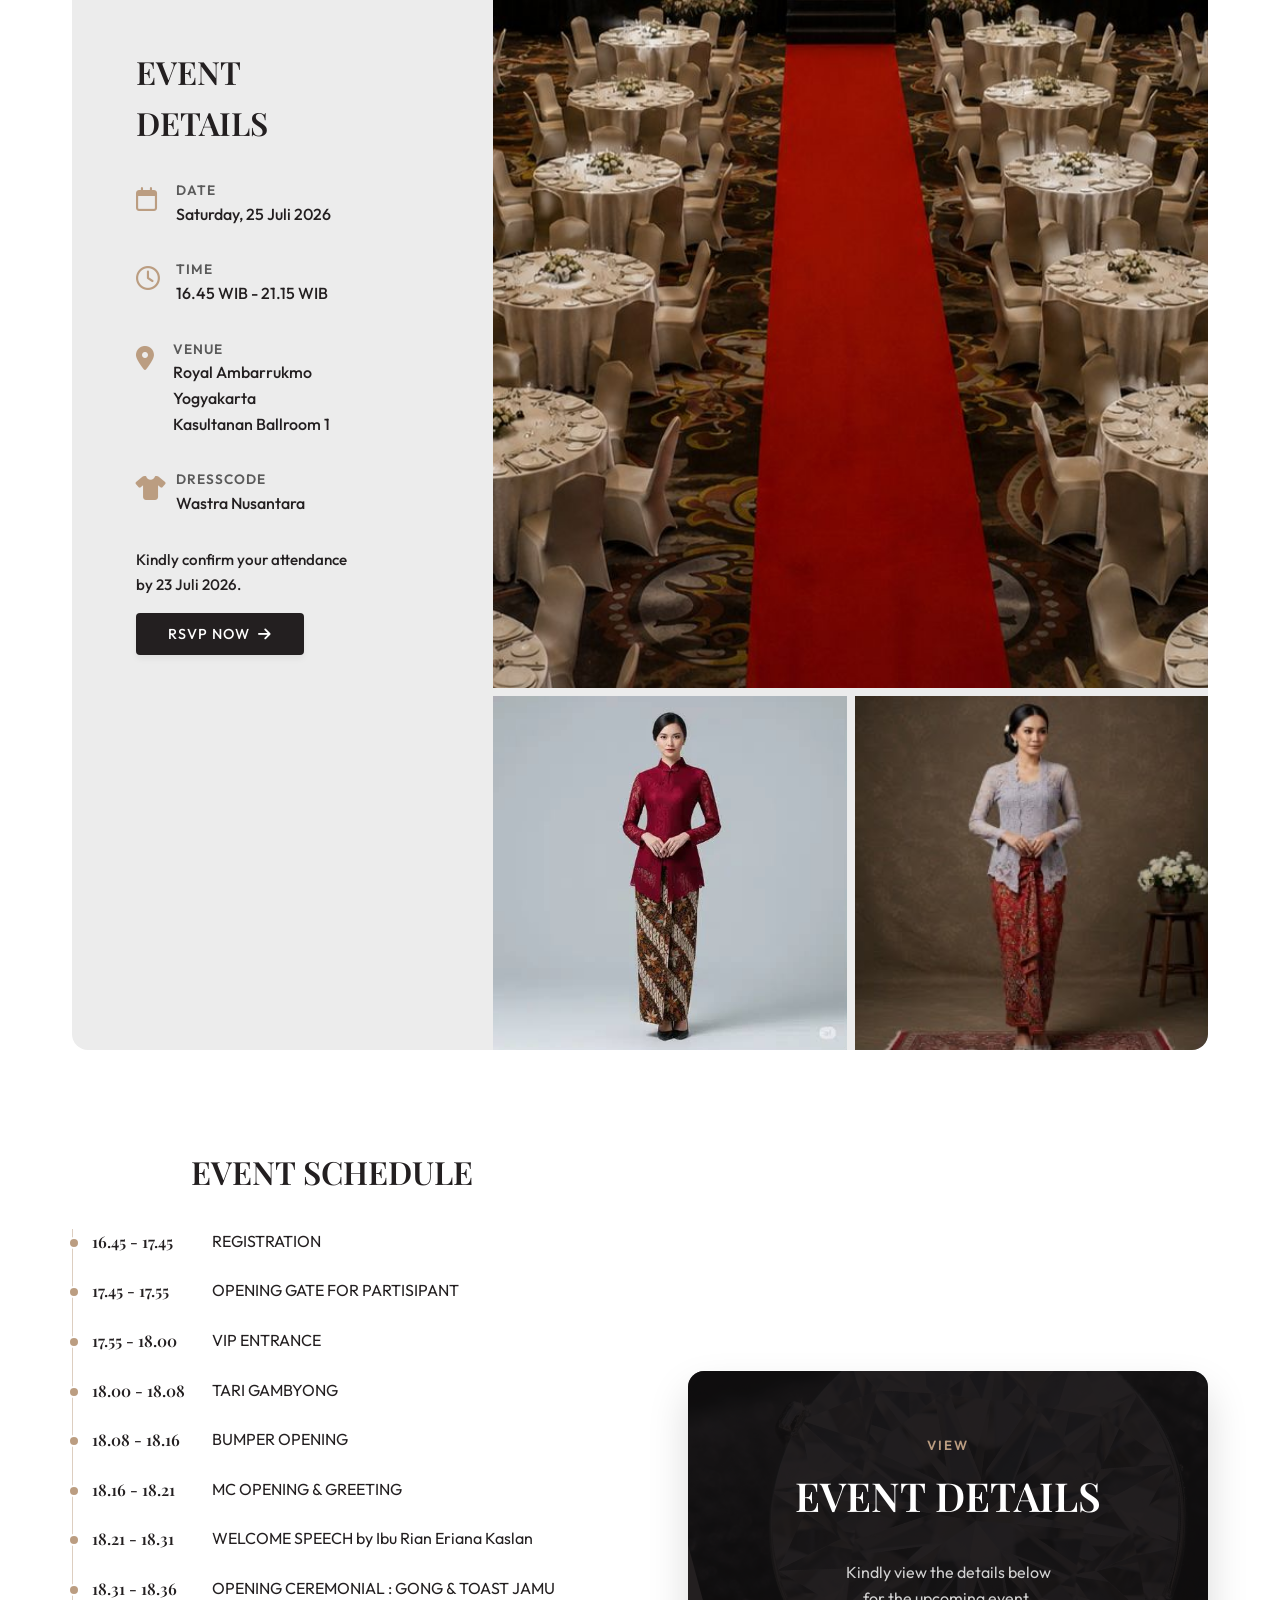
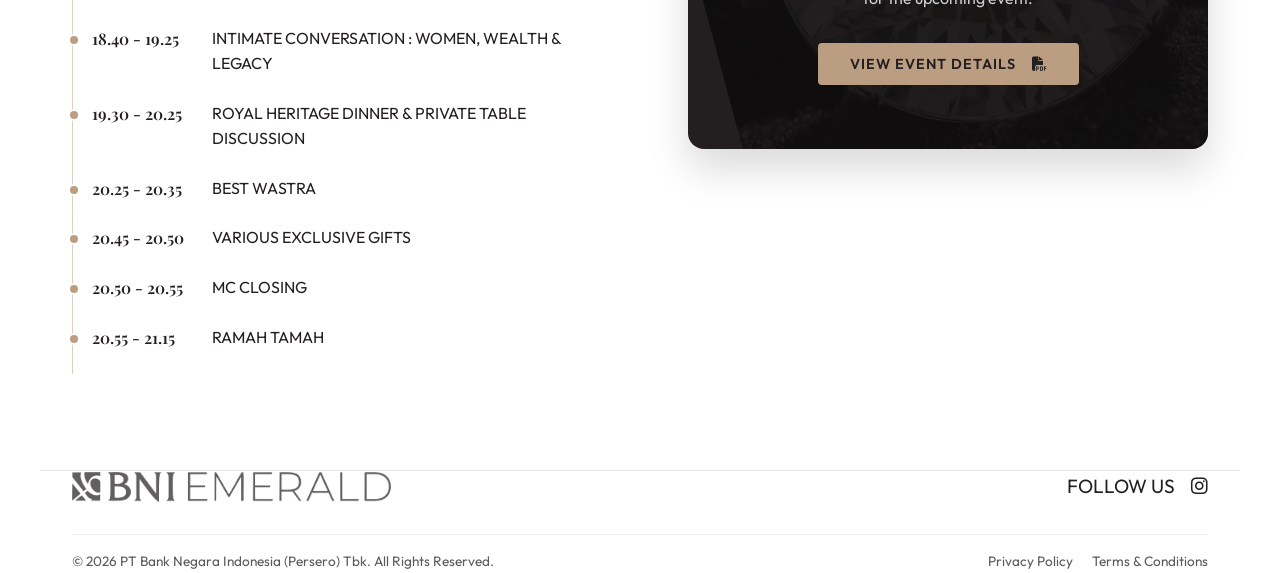
==== commit 3f2f14c0: "Implement actual ticket download using html2canvas" ====
--- a/index.html
+++ b/index.html
@@ -7,6 +7,7 @@
   <link rel="stylesheet" href="css/style.css">
   <link rel="stylesheet" href="https://cdnjs.cloudflare.com/ajax/libs/font-awesome/6.4.0/css/all.min.css">
   <script src="https://cdnjs.cloudflare.com/ajax/libs/qrcodejs/1.0.0/qrcode.min.js"></script>
+  <script src="https://cdnjs.cloudflare.com/ajax/libs/html2canvas/1.4.1/html2canvas.min.js"></script>
 </head>
 <body class="locked">
 
@@ -154,7 +155,7 @@
           <div class="detail-icon"><i class="fa-regular fa-clock"></i></div>
           <div class="detail-info">
             <h5>TIME</h5>
-            <p>16.00 WIB - 21.30 WIB</p>
+            <p>16.45 WIB - 21.15 WIB</p>
           </div>
         </div>
         <div class="detail-row">
@@ -172,6 +173,7 @@
           </div>
         </div>
         <div style="margin-top: var(--space-md);">
+          <p style="margin-bottom: 16px; font-weight: 500; font-size: 0.95rem;">Kindly confirm your attendance by 23 Juli 2026.</p>
           <button class="btn btn-primary open-rsvp-btn" style="background: var(--c-emerald-dark); display: inline-flex; align-items: center; justify-content: center; gap: 8px;">
             <span>RSVP NOW</span>
             <i class="fa-solid fa-arrow-right"></i>
@@ -195,44 +197,60 @@
       <div style="display: flex; justify-content: center;">
         <div class="schedule-list">
           <div class="schedule-item">
-            <div class="time">13.00 - 14.00</div>
-            <div class="event">Registration & Welcome Reception</div>
-          </div>
-          <div class="schedule-item">
-            <div class="time">14.00 - 14.15</div>
-            <div class="event">Traditional Performance</div>
-          </div>
-          <div class="schedule-item">
-            <div class="time">14.15 - 14.30</div>
-            <div class="event">Opening Ceremony</div>
-          </div>
-          <div class="schedule-item">
-            <div class="time">14.30 - 14.45</div>
-            <div class="event">Royal Toast Jamu Ceremony</div>
-          </div>
-          <div class="schedule-item">
-            <div class="time">14.45 - 15.15</div>
-            <div class="event">Inspirational Sharing Session</div>
-          </div>
-          <div class="schedule-item">
-            <div class="time">15.15 - 15.30</div>
-            <div class="event">Interactive Discussion</div>
-          </div>
-          <div class="schedule-item">
-            <div class="time">15.30 - 15.45</div>
-            <div class="event">Best Wastra Nusantara Appreciation</div>
-          </div>
-          <div class="schedule-item">
-            <div class="time">15.45 - 16.15</div>
-            <div class="event">Networking Session</div>
-          </div>
-          <div class="schedule-item">
-            <div class="time">16.15 - 16.35</div>
-            <div class="event">Various Exclusive Gifts</div>
-          </div>
-          <div class="schedule-item">
-            <div class="time">16.35 - 16.45</div>
-            <div class="event">Closing Ceremony</div>
+            <div class="time">16.45 - 17.45</div>
+            <div class="event">REGISTRATION</div>
+          </div>
+          <div class="schedule-item">
+            <div class="time">17.45 - 17.55</div>
+            <div class="event">OPENING GATE FOR PARTISIPANT</div>
+          </div>
+          <div class="schedule-item">
+            <div class="time">17.55 - 18.00</div>
+            <div class="event">VIP ENTRANCE</div>
+          </div>
+          <div class="schedule-item">
+            <div class="time">18.00 - 18.08</div>
+            <div class="event">TARI GAMBYONG</div>
+          </div>
+          <div class="schedule-item">
+            <div class="time">18.08 - 18.16</div>
+            <div class="event">BUMPER OPENING</div>
+          </div>
+          <div class="schedule-item">
+            <div class="time">18.16 - 18.21</div>
+            <div class="event">MC OPENING & GREETING</div>
+          </div>
+          <div class="schedule-item">
+            <div class="time">18.21 - 18.31</div>
+            <div class="event">WELCOME SPEECH by Ibu Rian Eriana Kaslan</div>
+          </div>
+          <div class="schedule-item">
+            <div class="time">18.31 - 18.36</div>
+            <div class="event">OPENING CEREMONIAL : GONG & TOAST JAMU</div>
+          </div>
+          <div class="schedule-item">
+            <div class="time">18.40 - 19.25</div>
+            <div class="event">INTIMATE CONVERSATION : WOMEN, WEALTH & LEGACY</div>
+          </div>
+          <div class="schedule-item">
+            <div class="time">19.30 - 20.25</div>
+            <div class="event">ROYAL HERITAGE DINNER & PRIVATE TABLE DISCUSSION</div>
+          </div>
+          <div class="schedule-item">
+            <div class="time">20.25 - 20.35</div>
+            <div class="event">BEST WASTRA</div>
+          </div>
+          <div class="schedule-item">
+            <div class="time">20.45 - 20.50</div>
+            <div class="event">VARIOUS EXCLUSIVE GIFTS</div>
+          </div>
+          <div class="schedule-item">
+            <div class="time">20.50 - 20.55</div>
+            <div class="event">MC CLOSING</div>
+          </div>
+          <div class="schedule-item">
+            <div class="time">20.55 - 21.15</div>
+            <div class="event">RAMAH TAMAH</div>
           </div>
         </div>
       </div>
@@ -242,11 +260,10 @@
     <div class="reserve-column">
       <div class="reserve-section" style="margin-bottom: 0; text-align: center; justify-content: center;">
         <div class="reserve-content" style="margin: 0 auto;">
-          <h5>KINDLY</h5>
-          <h2>RESERVE YOUR PLACE</h2>
-          <p>Kindly confirm your attendance<br>by 23 Juli 2026.</p>
-          <button class="btn btn-gold open-rsvp-btn" style="margin-bottom: 24px;">RSVP NOW &nbsp; &rarr;</button>
-
+          <h5>VIEW</h5>
+          <h2>EVENT DETAILS</h2>
+          <p>Kindly view the details below<br>for the upcoming event.</p>
+          <button class="btn btn-gold" id="open-pdf-btn" style="margin-bottom: 0;">VIEW EVENT DETAILS &nbsp; <i class="fa-solid fa-file-pdf"></i></button>
         </div>
         <img src="assets/images/diamond.png" class="gem-bg" alt="Diamond Texture" style="mix-blend-mode: multiply;">
       </div>
@@ -326,6 +343,19 @@
     </div>
   </div>
 
+  <!-- PDF Modal -->
+  <div id="pdf-modal" class="modal-overlay">
+    <div class="modal-content pdf-modal-content">
+      <div class="modal-header">
+        <h4 style="margin: 0; font-family: 'Playfair Display', serif; color: var(--c-emerald-dark);">Event Details</h4>
+        <button class="close-modal" id="close-pdf-modal"><i class="fa-solid fa-xmark"></i></button>
+      </div>
+      <div class="pdf-container">
+        <iframe src="assets/docs/tor-bni-emerald.pdf" width="100%" height="100%" style="border: none;"></iframe>
+      </div>
+    </div>
+  </div>
+
   <script src="js/script.js"></script>
 </body>
 </html>
